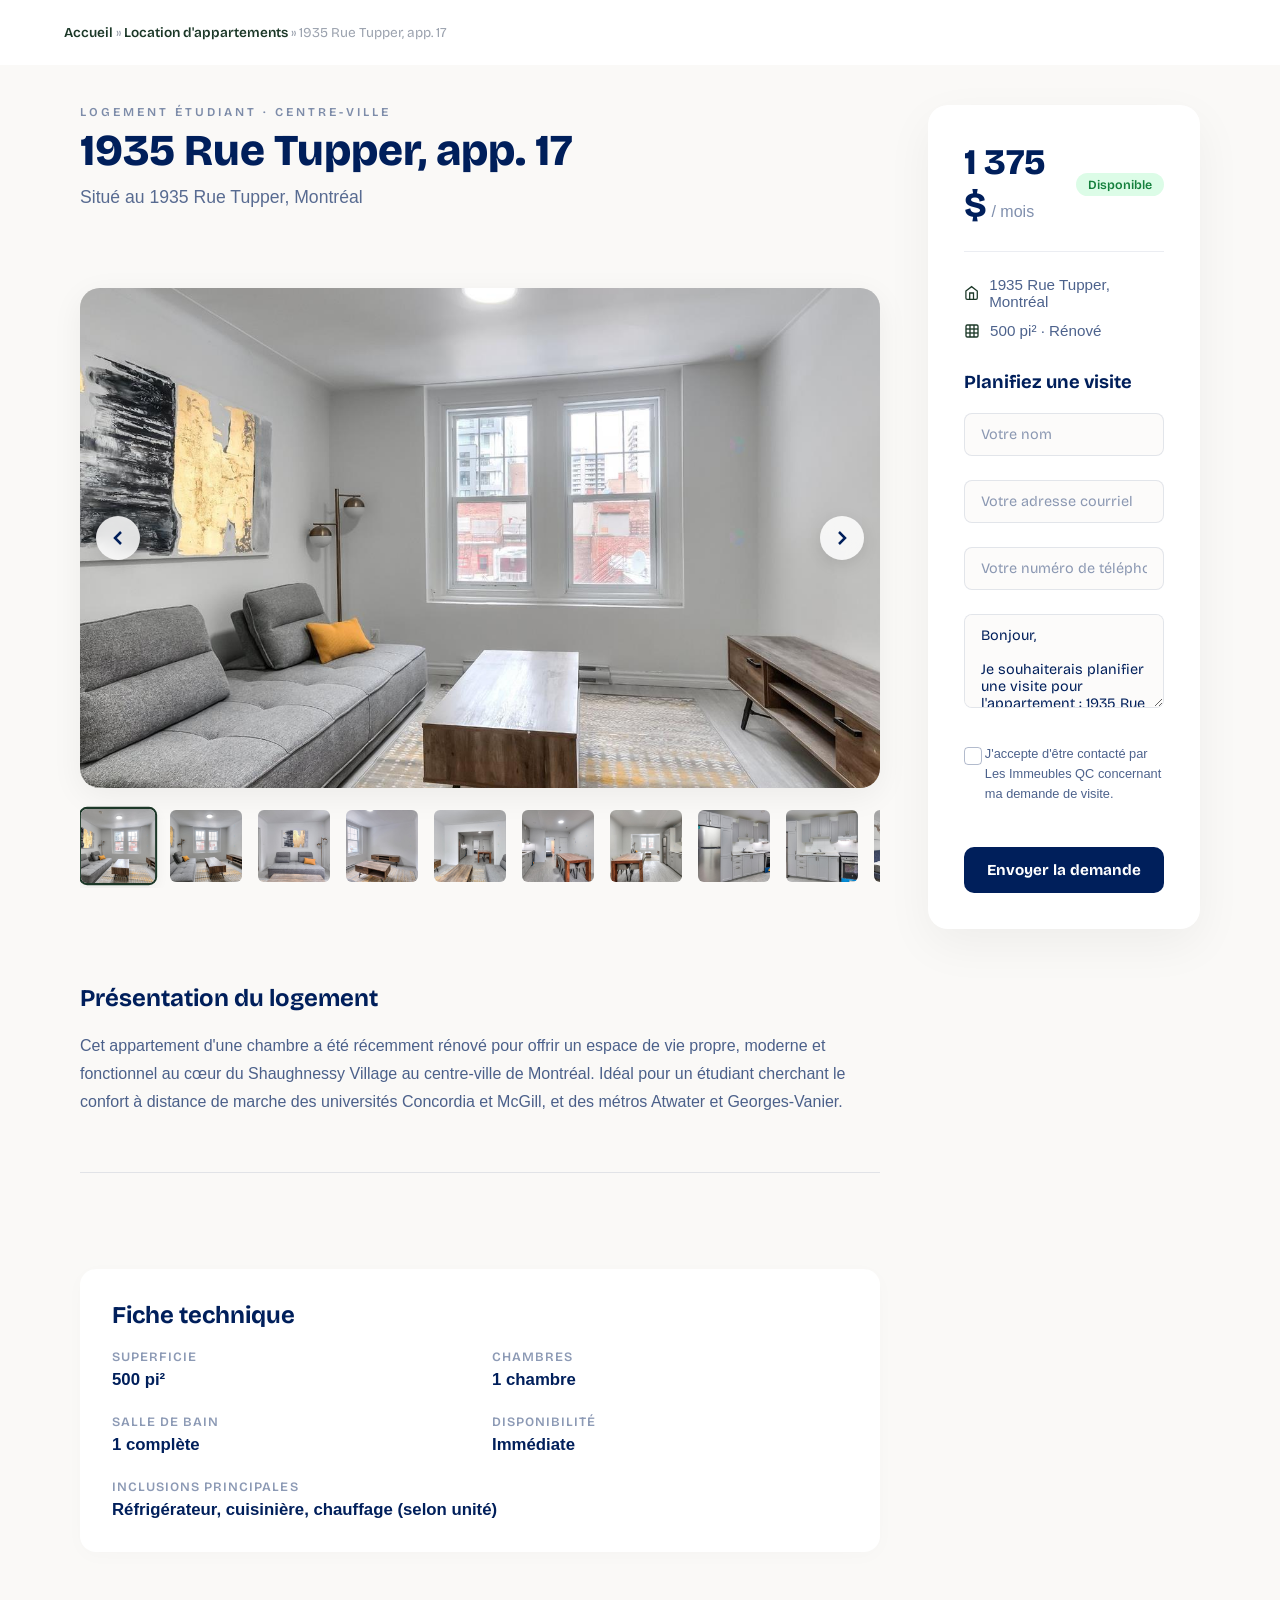
==== 1935-rue-tupper-17.html @ b91115c3 "feat: add new property pages and assets while migrating image library to WebP format" ====
<!DOCTYPE html>
<html lang="fr">
<head>
  <meta charset="UTF-8" />
  <meta name="viewport" content="width=device-width, initial-scale=1.0" />
  <title>1935 Rue Tupper, app. 17 — Les Immeubles QC</title>
  <link rel="preconnect" href="https://fonts.googleapis.com" />
  <link rel="preconnect" href="https://fonts.gstatic.com" crossorigin />
  <link href="https://fonts.googleapis.com/css2?family=Bricolage+Grotesque:opsz,wght@12..96,400;12..96,500;12..96,600;12..96,700;12..96,800&display=swap" rel="stylesheet" />
  <link rel="stylesheet" href="style.css" />
</head>
<body>

  <div id="navbar-placeholder"></div>

  <!-- ── Breadcrumbs ── -->
  <div class="site-breadcrumbs" style="background: #ffffff; padding-top: 24px; padding-bottom: 24px;">
    <a href="index.html">Accueil</a> <span class="separator">»</span> <a href="location-appartements-etudiants-montreal.html">Location d'appartements</a> <span class="separator">»</span> <span class="last">1935 Rue Tupper, app. 17</span>
  </div>

  <main class="single-apt-container">
    <div class="single-apt-grid">
      
      <!-- Header Info -->
      <div class="apt-detail-header">
          <span class="apt-detail-eyebrow">Logement étudiant · Centre-ville</span>
          <h1 class="apt-detail-title">1935 Rue Tupper, app. 17</h1>
          <p class="apt-detail-subtitle">Situé au 1935 Rue Tupper, Montréal</p>
        </div>

        <!-- Image Showcase -->
        <div class="apt-showcase">
          <div class="apt-showcase-main-wrap">
            <button class="apt-main-nav prev" onclick="singleShowcasePrev()" aria-label="Image précédente">
              <svg width="24" height="24" viewBox="0 0 24 24" fill="none" stroke="currentColor" stroke-width="2.5"><polyline points="15 18 9 12 15 6"/></svg>
            </button>
            <img class="apt-showcase-main" id="single-showcase-main" src="assets/tupper17/tupper17_photo_1.jpg" alt="Intérieur de l'appartement 1935 Rue Tupper, app. 17 — Les Immeubles QC">
            <button class="apt-main-nav next" onclick="singleShowcaseNext()" aria-label="Image suivante">
              <svg width="24" height="24" viewBox="0 0 24 24" fill="none" stroke="currentColor" stroke-width="2.5"><polyline points="9 18 15 12 9 6"/></svg>
            </button>
          </div>
          
          <div class="apt-showcase-thumbs-outer">
            <div class="apt-showcase-thumbs" id="thumbs-track">
              <button class="apt-showcase-thumb active" onclick="singleShowcaseGo(0)"><img src="assets/tupper17/tupper17_photo_1.jpg" alt="Miniature 1"></button>
              <button class="apt-showcase-thumb" onclick="singleShowcaseGo(1)"><img src="assets/tupper17/tupper17_photo_2.jpg" alt="Miniature 2"></button>
              <button class="apt-showcase-thumb" onclick="singleShowcaseGo(2)"><img src="assets/tupper17/tupper17_photo_3.jpg" alt="Miniature 3"></button>
              <button class="apt-showcase-thumb" onclick="singleShowcaseGo(3)"><img src="assets/tupper17/tupper17_photo_4.jpg" alt="Miniature 4"></button>
              <button class="apt-showcase-thumb" onclick="singleShowcaseGo(4)"><img src="assets/tupper17/tupper17_photo_5.jpg" alt="Miniature 5"></button>
              <button class="apt-showcase-thumb" onclick="singleShowcaseGo(5)"><img src="assets/tupper17/tupper17_photo_6.jpg" alt="Miniature 6"></button>
              <button class="apt-showcase-thumb" onclick="singleShowcaseGo(6)"><img src="assets/tupper17/tupper17_photo_7.jpg" alt="Miniature 7"></button>
              <button class="apt-showcase-thumb" onclick="singleShowcaseGo(7)"><img src="assets/tupper17/tupper17_photo_8.jpg" alt="Miniature 8"></button>
              <button class="apt-showcase-thumb" onclick="singleShowcaseGo(8)"><img src="assets/tupper17/tupper17_photo_9.jpg" alt="Miniature 9"></button>
              <button class="apt-showcase-thumb" onclick="singleShowcaseGo(9)"><img src="assets/tupper17/tupper17_photo_10.jpg" alt="Miniature 10"></button>
              <button class="apt-showcase-thumb" onclick="singleShowcaseGo(10)"><img src="assets/tupper17/tupper17_photo_11.jpg" alt="Miniature 11"></button>
              <button class="apt-showcase-thumb" onclick="singleShowcaseGo(11)"><img src="assets/tupper17/tupper17_photo_12.jpg" alt="Miniature 12"></button>
              <button class="apt-showcase-thumb" onclick="singleShowcaseGo(12)"><img src="assets/tupper17/tupper17_photo_13.jpg" alt="Miniature 13"></button>
              <button class="apt-showcase-thumb" onclick="singleShowcaseGo(13)"><img src="assets/tupper17/tupper17_photo_14.jpg" alt="Miniature 14"></button>
            </div>
          </div>
        </div>

        <!-- Description / Rich Text -->
        <div class="apt-rich-description">
          <h2 class="apt-section-title">Présentation du logement</h2>
          <div class="apt-editor-content">
            <p>Cet appartement d'une chambre a été récemment rénové pour offrir un espace de vie propre, moderne et fonctionnel au cœur du Shaughnessy Village au centre-ville de Montréal. Idéal pour un étudiant cherchant le confort à distance de marche des universités Concordia et McGill, et des métros Atwater et Georges-Vanier.</p>
          </div>
        </div>

        <!-- Specifications -->
        <div class="apt-specs-section">
          <h2 class="apt-section-title">Fiche technique</h2>
          <div class="apt-specs-grid">
            <div class="apt-spec-item">
              <span class="apt-spec-label">Superficie</span>
              <span class="apt-spec-val">500 pi²</span>
            </div>
            <div class="apt-spec-item">
              <span class="apt-spec-label">Chambres</span>
              <span class="apt-spec-val">1 chambre</span>
            </div>
            <div class="apt-spec-item">
              <span class="apt-spec-label">Salle de bain</span>
              <span class="apt-spec-val">1 complète</span>
            </div>
            <div class="apt-spec-item">
              <span class="apt-spec-label">Disponibilité</span>
              <span class="apt-spec-val">Immédiate</span>
            </div>
            <div class="apt-spec-item" style="grid-column: span 2;">
              <span class="apt-spec-label">Inclusions principales</span>
              <span class="apt-spec-val">Réfrigérateur, cuisinière, chauffage (selon unité)</span>
            </div>
          </div>
        </div>

      <!-- ── Right Column: Sticky Pricing & Inquiry ── -->
      <div class="single-apt-right">
        <div class="apt-sidebar-card">
          
          <!-- Pricing Row -->
          <div class="apt-sidebar-price-row">
            <div>
              <span class="apt-sidebar-price">1 375 $</span>
              <span class="apt-sidebar-period">/ mois</span>
            </div>
            <span class="statut-badge statut-dispo">Disponible</span>
          </div>

          <div class="apt-sidebar-divider"></div>

          <!-- Mini Details list -->
          <ul class="apt-sidebar-details">
            <li>
              <svg width="16" height="16" viewBox="0 0 24 24" fill="none" stroke="currentColor" stroke-width="2"><path d="M3 9l9-7 9 7v11a2 2 0 0 1-2 2H5a2 2 0 0 1-2-2z"/><polyline points="9 22 9 12 15 12 15 22"/></svg>
              1935 Rue Tupper, Montréal
            </li>
            <li>
              <svg width="16" height="16" viewBox="0 0 24 24" fill="none" stroke="currentColor" stroke-width="2"><rect x="3" y="3" width="18" height="18" rx="2" ry="2"/><line x1="9" y1="3" x2="9" y2="21"/><line x1="15" y1="3" x2="15" y2="21"/><line x1="3" y1="9" x2="21" y2="9"/><line x1="3" y1="15" x2="21" y2="15"/></svg>
              500 pi² · Rénové
            </li>
          </ul>

          <!-- Contact Form Wrapper -->
          <div class="apt-sidebar-form-wrap">
            <h3 class="apt-sidebar-form-title">Planifiez une visite</h3>
            
            <!-- Static Form representation mimicking CF7 -->
            <form action="#" method="post" class="wpcf7-form">
              <div class="wpcf7-form-control-wrap">
                <input type="text" name="your-name" placeholder="Votre nom" class="wpcf7-form-control" />
              </div>
              <div class="wpcf7-form-control-wrap">
                <input type="email" name="your-email" placeholder="Votre adresse courriel" class="wpcf7-form-control" />
              </div>
              <div class="wpcf7-form-control-wrap">
                <input type="tel" name="your-tel" placeholder="Votre numéro de téléphone" class="wpcf7-form-control" />
              </div>
              <div class="wpcf7-form-control-wrap">
                <textarea name="your-message" rows="4" class="wpcf7-form-control"></textarea>
              </div>
              <div class="wpcf7-form-control-wrap acceptance-wrap">
                <label class="footer-checkbox-label">
                  <span class="footer-checkbox">
                    <input type="checkbox" name="acceptance" value="1" />
                  </span>
                  <span class="wpcf7-list-item-label">J'accepte d'être contacté par Les Immeubles QC concernant ma demande de visite.</span>
                </label>
              </div>
              <input type="submit" value="Envoyer la demande" class="wpcf7-submit" />
            </form>

          </div>

        </div>
      </div>

    </div>
  </main>

  <!-- ── CSS Styles specifically for single template ── -->
  <style>
  .single-apt-container {
    background: #faf9f7;
    padding: 2.5rem 1.5rem 6rem;
    min-height: 100vh;
  }
  
  .single-apt-grid {
    max-width: 70rem;
    margin: 0 auto;
    display: grid;
    grid-template-columns: 1fr;
    gap: 3rem;
    align-items: start;
  }
  
  @media (min-width: 1024px) {
    .single-apt-grid {
      grid-template-columns: 60fr 40fr;
      gap: 3rem;
      grid-template-areas:
        "header sidebar"
        "showcase sidebar"
        "description sidebar"
        "specs sidebar";
    }
  }
  
  .apt-detail-header {
    grid-area: header;
    margin-bottom: 2rem;
  }
  
  .apt-detail-eyebrow {
    font-size: 0.75rem;
    font-weight: 600;
    letter-spacing: 0.25em;
    text-transform: uppercase;
    color: rgba(0, 31, 91, 0.5);
    font-family: var(--font);
    display: block;
    margin-bottom: 0.5rem;
  }
  
  .apt-detail-title {
    font-family: var(--font);
    font-size: 2.75rem;
    font-weight: 800;
    color: var(--navy);
    line-height: 1.1;
    margin-bottom: 0.75rem;
  }
  
  .apt-detail-subtitle {
    font-size: 1.1rem;
    color: rgba(0, 31, 91, 0.65);
    font-weight: 500;
  }
  
  /* Image Showcase */
  .apt-showcase {
    grid-area: showcase;
    max-width: 50rem;
    margin-bottom: 3rem;
  }
  
  .apt-showcase-main-wrap {
    position: relative;
    width: 100%;
    aspect-ratio: 8/5;
    border-radius: 1.25rem;
    overflow: hidden;
    margin-bottom: 1rem;
    background: #e6e4e0;
    box-shadow: 0 8px 32px rgba(0,0,0,0.06);
  }
  
  .apt-showcase-main {
    width: 100%;
    height: 100%;
    object-fit: cover;
    display: block;
    transition: opacity 0.2s ease-in-out;
  }
  
  /* Main Nav Chevrons */
  .apt-main-nav {
    position: absolute;
    top: 50%;
    transform: translateY(-50%);
    width: 44px;
    height: 44px;
    border-radius: 50%;
    background: rgba(255, 255, 255, 0.85);
    border: none;
    color: var(--navy);
    display: flex;
    align-items: center;
    justify-content: center;
    cursor: pointer;
    backdrop-filter: blur(8px);
    transition: background 0.2s, color 0.2s, transform 0.15s;
    box-shadow: 0 4px 16px rgba(0,0,0,0.1);
    z-index: 10;
  }
  
  .apt-main-nav:hover {
    background: white;
    color: var(--forest);
    transform: translateY(-50%) scale(1.05);
  }
  
  .apt-main-nav.prev { left: 16px; }
  .apt-main-nav.next { right: 16px; }
  
  /* Thumbs Area */
  .apt-showcase-thumbs-outer {
    display: flex;
    align-items: center;
    gap: 0.75rem;
    position: relative;
  }
  
  .apt-showcase-thumbs {
    display: flex;
    gap: 0.75rem;
    overflow-x: auto;
    scroll-behavior: smooth;
    padding: 0.25rem 0;
    /* Hide scrollbar */
    -ms-overflow-style: none;
    scrollbar-width: none;
  }
  .apt-showcase-thumbs::-webkit-scrollbar {
    display: none;
  }
  
  .apt-showcase-thumb {
    width: 4.75rem;
    height: 4.75rem;
    border-radius: 0.5rem;
    overflow: hidden;
    border: 2px solid transparent;
    cursor: pointer;
    padding: 0;
    flex-shrink: 0;
    background: none;
    transition: border-color 0.2s, transform 0.15s;
  }
  
  .apt-showcase-thumb:hover {
    transform: scale(1.03);
  }
  
  .apt-showcase-thumb.active {
    border-color: var(--forest);
    transform: scale(1.03);
    box-shadow: 0 4px 12px rgba(0, 0, 0, 0.05);
  }
  
  .apt-showcase-thumb img {
    width: 100%;
    height: 100%;
    object-fit: cover;
    display: block;
  }
  
  /* Thumbs Nav Chevrons */
  .apt-thumb-nav {
    width: 2rem;
    height: 2rem;
    border-radius: 50%;
    background: white;
    border: 1px solid rgba(0, 31, 91, 0.1);
    color: var(--navy);
    display: flex;
    align-items: center;
    justify-content: center;
    cursor: pointer;
    transition: border-color 0.2s, color 0.2s, transform 0.15s;
    box-shadow: 0 2px 6px rgba(0,0,0,0.04);
    flex-shrink: 0;
  }
  
  .apt-thumb-nav:hover {
    border-color: var(--forest);
    color: var(--forest);
    transform: scale(1.08);
  }
  
  /* Page Section Content */
  .apt-section-title {
    font-family: var(--font);
    font-size: 1.5rem;
    font-weight: 700;
    color: var(--navy);
    margin-bottom: 1.25rem;
  }
  
  .apt-rich-description {
    grid-area: description;
    margin-bottom: 3rem;
    border-bottom: 1px solid rgba(0, 31, 91, 0.1);
    padding-bottom: 2.5rem;
  }
  
  .apt-editor-content p {
    font-size: 1rem;
    color: rgba(0, 31, 91, 0.7);
    line-height: 1.75;
    margin-bottom: 1rem;
  }
  
  /* Specs Grid */
  .apt-specs-section {
    grid-area: specs;
    background: white;
    border-radius: 1rem;
    padding: 2rem;
    box-shadow: 0 4px 20px rgba(0, 0, 0, 0.02);
  }
  
  .apt-specs-grid {
    display: grid;
    grid-template-columns: 1fr 1fr;
    gap: 1.5rem;
  }
  
  .apt-spec-item {
    display: flex;
    flex-direction: column;
    gap: 0.375rem;
  }
  
  .apt-spec-label {
    font-size: 0.8rem;
    font-weight: 600;
    color: rgba(0, 31, 91, 0.45);
    text-transform: uppercase;
    letter-spacing: .08em;
    font-family: var(--font);
  }
  
  .apt-spec-val {
    font-size: 1.05rem;
    font-weight: 600;
    color: var(--navy);
  }
  
  /* Sticky Sidebar Column */
  .single-apt-right {
    grid-area: sidebar;
  }
  
  @media (min-width: 1024px) {
    .single-apt-right {
      position: sticky;
      top: 6.25rem;
      align-self: start;
    }
  }
  
  .apt-sidebar-card {
    background: white;
    border-radius: 1.25rem;
    padding: 2.25rem;
    box-shadow: 0 16px 48px rgba(0, 0, 0, 0.05);
  }
  
  .apt-sidebar-price-row {
    display: flex;
    justify-content: space-between;
    align-items: center;
  }
  
  .apt-sidebar-price {
    font-family: var(--font);
    font-size: 2.25rem;
    font-weight: 800;
    color: var(--navy);
  }
  
  .apt-sidebar-period {
    font-size: 1rem;
    color: rgba(0, 31, 91, 0.5);
    font-weight: 500;
  }
  
  .apt-sidebar-divider {
    height: 1px;
    background: rgba(0, 31, 91, 0.08);
    margin: 24px 0;
  }
  
  .apt-sidebar-details {
    list-style: none;
    padding: 0;
    margin: 0 0 32px 0;
    display: flex;
    flex-direction: column;
    gap: 12px;
  }
  
  .apt-sidebar-details li {
    display: flex;
    align-items: center;
    gap: 10px;
    font-size: 0.95rem;
    color: rgba(0, 31, 91, 0.7);
    font-weight: 500;
  }
  
  .apt-sidebar-details li svg {
    color: var(--forest);
  }
  
  /* Sidebar Contact Form custom inputs style */
  .apt-sidebar-form-title {
    font-family: var(--font);
    font-weight: 700;
    font-size: 1.15rem;
    color: var(--navy);
    margin-bottom: 20px;
  }
  
  .apt-sidebar-form-wrap .wpcf7-form-control-wrap {
    margin-bottom: 12px;
    display: block;
  }
  
  .apt-sidebar-form-wrap input[type="text"],
  .apt-sidebar-form-wrap input[type="email"],
  .apt-sidebar-form-wrap input[type="tel"],
  .apt-sidebar-form-wrap textarea {
    width: 100%;
    background: #fcfbfa;
    border: 1px solid rgba(0, 31, 91, 0.1);
    padding: 12px 16px;
    border-radius: 8px;
    font-family: var(--font);
    font-size: 0.9rem;
    color: var(--navy);
    transition: border-color 0.2s, background 0.2s;
  }
  
  .apt-sidebar-form-wrap input::placeholder,
  .apt-sidebar-form-wrap textarea::placeholder {
    color: rgba(0, 31, 91, 0.45);
  }
  
  .apt-sidebar-form-wrap .footer-checkbox-label,
  .apt-sidebar-form-wrap .wpcf7-list-item-label,
  .apt-sidebar-form-wrap .wpcf7-acceptance label,
  .apt-sidebar-form-wrap .wpcf7-not-valid-tip {
    color: rgba(0, 31, 91, 0.7) !important;
  }
  
  .apt-sidebar-form-wrap .wpcf7-not-valid-tip {
    font-size: 0.8rem;
    margin-top: 4px;
  }
  
  .apt-sidebar-form-wrap .footer-checkbox {
    border: none !important;
    background: transparent !important;
    border-radius: 0 !important;
    width: auto !important;
    height: auto !important;
  }
  
  .apt-sidebar-form-wrap .footer-checkbox input[type="checkbox"] {
    width: 18px !important;
    height: 18px !important;
    min-width: 18px !important;
    border: 1.5px solid rgba(0, 31, 91, 0.3) !important;
    border-radius: 4px !important;
    appearance: none !important;
    -webkit-appearance: none !important;
    cursor: pointer;
    margin-top: 2px;
    background: transparent;
    transition: background .2s, border-color .2s;
    position: relative;
    outline: none;
    display: inline-block;
    vertical-align: middle;
  }
  
  .apt-sidebar-form-wrap .footer-checkbox input[type="checkbox"]:checked {
    background: var(--forest) !important;
    border-color: var(--forest) !important;
  }
  
  .apt-sidebar-form-wrap .footer-checkbox input[type="checkbox"]:checked::after {
    content: '' !important;
    position: absolute !important;
    left: 5px !important;
    top: 1px !important;
    width: 5px !important;
    height: 9px !important;
    border: solid white !important;
    border-width: 0 2px 2px 0 !important;
    transform: rotate(45deg) !important;
  }
  
  .apt-sidebar-form-wrap input:focus,
  .apt-sidebar-form-wrap textarea:focus {
    outline: none;
    border-color: var(--forest);
    background: white;
  }
  
  .apt-sidebar-form-wrap input[type="submit"] {
    width: 100%;
    background: var(--navy);
    color: white;
    border: none;
    padding: 14px;
    border-radius: 10px;
    font-weight: 700;
    font-size: 0.95rem;
    font-family: var(--font);
    cursor: pointer;
    transition: background 0.2s, transform 0.15s;
    margin-top: 12px;
  }
  
  .apt-sidebar-form-wrap input[type="submit"]:hover {
    background: #002d80;
  }
  
  .apt-sidebar-form-wrap input[type="submit"]:active {
    transform: scale(.97);
  }
  </style>
  
  <!-- ── JavaScript for Single Page Carousel & CF7 Prefill ── -->
  <script>
  const singlePhotos = [
    "assets/tupper17/tupper17_photo_1.jpg",
    "assets/tupper17/tupper17_photo_2.jpg",
    "assets/tupper17/tupper17_photo_3.jpg",
    "assets/tupper17/tupper17_photo_4.jpg",
    "assets/tupper17/tupper17_photo_5.jpg",
    "assets/tupper17/tupper17_photo_6.jpg",
    "assets/tupper17/tupper17_photo_7.jpg",
    "assets/tupper17/tupper17_photo_8.jpg",
    "assets/tupper17/tupper17_photo_9.jpg",
    "assets/tupper17/tupper17_photo_10.jpg",
    "assets/tupper17/tupper17_photo_11.jpg",
    "assets/tupper17/tupper17_photo_12.jpg",
    "assets/tupper17/tupper17_photo_13.jpg",
    "assets/tupper17/tupper17_photo_14.jpg"
  ];
  let singleIdx = 0;
  
  function singleShowcaseGo(idx) {
    const main = document.getElementById('single-showcase-main');
    if (!main) return;
    singleIdx = ((idx % singlePhotos.length) + singlePhotos.length) % singlePhotos.length;
    main.style.opacity = '0';
    setTimeout(() => {
      main.src = singlePhotos[singleIdx];
      main.style.opacity = '1';
    }, 180);
  
    const thumbs = document.querySelectorAll('.apt-showcase-thumb');
    thumbs.forEach((btn, i) => {
      btn.classList.toggle('active', i === singleIdx);
    });
  
    // Smoothly scroll active thumbnail into view/center inside track
    const activeThumb = thumbs[singleIdx];
    if (activeThumb) {
      activeThumb.scrollIntoView({ behavior: 'smooth', block: 'nearest', inline: 'center' });
    }
  }
  
  function singleShowcasePrev() {
    singleShowcaseGo(singleIdx - 1);
  }
  
  function singleShowcaseNext() {
    singleShowcaseGo(singleIdx + 1);
  }
  
  function singleShowcaseScrollThumbs(amount) {
    const track = document.getElementById('thumbs-track');
    if (track) {
      track.scrollBy({ left: amount, behavior: 'smooth' });
    }
  }
  
  document.addEventListener('DOMContentLoaded', function() {
    const messageField = document.querySelector('.apt-sidebar-form-wrap textarea[name="your-message"]');
    if (messageField) {
      messageField.value = "Bonjour,\n\nJe souhaiterais planifier une visite pour l'appartement : 1935 Rue Tupper, app. 17 situé au 1935 Rue Tupper. Merci !";
    }
  });
  </script>

  <div id="footer-placeholder"></div>
  <script src="main.js"></script>

</body>
</html>
---- style.css ----
*, *::before, *::after { box-sizing: border-box; margin: 0; padding: 0; }

:root {
  --navy: #001f5b;
  --forest: #1c3828;
  --cream: #f0ebe0;
  --sky: #7ec8f5;
  --orange: #f07820;
  --font: 'Bricolage Grotesque', Arial, sans-serif;
}

html { font-family: Arial, Helvetica, sans-serif; -webkit-font-smoothing: antialiased; scroll-behavior: smooth; }
body { background: #fff; min-height: 100vh; }
a { text-decoration: none; color: inherit; }
button { background: none; border: none; cursor: pointer; font-family: inherit; }

/* ── Marquee Banner ── */
.marquee-banner {
  width: 100%;
  max-width: 100vw;
  overflow: hidden;
  background: var(--navy);
  padding: 8px 0;
}
.marquee-track {
  display: flex;
  white-space: nowrap;
  animation: marquee 22s linear infinite;
}
.marquee-item {
  margin: 0 32px;
  font-size: 0.875rem;
  font-weight: 500;
  color: white;
  font-family: var(--font);
  flex-shrink: 0;
}
@keyframes marquee {
  0%   { transform: translateX(0); }
  100% { transform: translateX(-50%); }
}

/* ── Navbar ── */
.navbar-wrap {
  position: sticky;
  top: 0;
  z-index: 100;
  padding: 12px 16px 8px;
  transition: padding 0.5s cubic-bezier(.25,.46,.45,.94),
              transform 0.4s cubic-bezier(.25,.46,.45,.94);
}
.navbar-wrap.nav-hidden { transform: translateY(-110%); }
.navbar-wrap.scrolled { padding: 8px 24px 6px; }

.navbar-card {
  max-width: 1280px;
  margin: 0 auto;
  border-radius: 16px;
  overflow: hidden;
  box-shadow: 0 4px 20px rgba(0,0,0,.18);
  transition: box-shadow 0.5s;
}
.navbar-wrap.scrolled .navbar-card { box-shadow: 0 8px 32px rgba(0,0,0,.22); }

.navbar-top {
  background: var(--navy);
  padding: 12px 20px;
  display: flex;
  align-items: center;
  justify-content: space-between;
  gap: 16px;
  transition: padding 0.5s;
}
.navbar-wrap.scrolled .navbar-top { padding: 8px 20px; }

/* Logo */
.logo { display: flex; align-items: center; gap: 10px; flex-shrink: 0; }
.logo-img {
  height: 40px;
  width: auto;
  display: block;
  transition: height 0.5s;
}
.navbar-wrap.scrolled .logo-img {
  height: 32px;
}

/* Desktop nav links */
.nav-links {
  display: none;
  align-items: center;
  gap: 4px;
  flex: 1;
  justify-content: center;
}
@media (min-width: 1024px) { .nav-links { display: flex; } }

.nav-btn {
  padding: 6px 12px;
  font-size: 0.875rem;
  font-weight: 500;
  border-radius: 8px;
  color: rgba(255,255,255,.75);
  font-family: var(--font);
  display: flex;
  align-items: center;
  gap: 4px;
  transition: color .2s;
}
.nav-btn:hover, .nav-btn.open { color: white; }
.nav-btn.open { text-decoration: underline; text-underline-offset: 4px; }
.nav-chevron {
  width: 12px; height: 12px;
  transition: transform .3s cubic-bezier(.34,1.56,.64,1);
  flex-shrink: 0;
}
.nav-btn.open .nav-chevron { transform: rotate(180deg); }

/* CTA button */
.nav-cta {
  display: none;
  padding: 8px 16px;
  background: white;
  color: var(--navy);
  font-size: 0.875rem;
  font-weight: 700;
  border-radius: 12px;
  font-family: var(--font);
  white-space: nowrap;
  flex-shrink: 0;
  transition: background .2s, transform .15s;
}
.nav-cta:hover { background: #dbeafe; }
.nav-cta:active { transform: scale(.95); }
@media (min-width: 1024px) { .nav-cta { display: inline-flex; align-items: center; } }

/* Hamburger */
.hamburger {
  display: flex;
  flex-direction: column;
  justify-content: center;
  align-items: center;
  width: 36px; height: 36px;
  gap: 5px;
  border-radius: 8px;
  transition: background .2s;
}
.hamburger:hover { background: rgba(255,255,255,.1); }
.hamburger span {
  display: block;
  width: 20px; height: 2px;
  background: white;
  border-radius: 2px;
  transition: all .3s cubic-bezier(.34,1.56,.64,1);
  transform-origin: center;
}
.hamburger.open span:nth-child(1) { transform: rotate(45deg) translate(0, 7px); }
.hamburger.open span:nth-child(2) { opacity: 0; transform: scaleX(0); }
.hamburger.open span:nth-child(3) { transform: rotate(-45deg) translate(0, -7px); }
@media (min-width: 1024px) { .hamburger { display: none; } }

/* Desktop dropdown */
.dropdown-panel {
  display: none;
  background: var(--cream);
  overflow: hidden;
  max-height: 0;
  opacity: 0;
  transition: max-height .45s cubic-bezier(.25,.46,.45,.94), opacity .35s;
}
@media (min-width: 1024px) { .dropdown-panel { display: block; } }
.dropdown-panel.open { max-height: 300px; opacity: 1; }

.dropdown-inner {
  padding: 24px 32px;
  display: flex;
  flex-direction: column;
  gap: 4px;
}
.dropdown-link {
  color: var(--navy);
  font-size: 1.25rem;
  font-weight: 600;
  font-family: var(--font);
  padding: 4px 0;
  width: fit-content;
  transition: transform .2s, opacity .2s;
}
.dropdown-link:hover { transform: translateX(4px); opacity: .65; }

/* Mobile menu — floats above page content */
.mobile-menu {
  position: absolute;
  top: calc(100% - 8px);
  left: 16px;
  right: 16px;
  background: var(--cream);
  border-radius: 0 0 16px 16px;
  box-shadow: 0 12px 32px rgba(0,0,0,.18);
  overflow: hidden;
  max-height: 0;
  opacity: 0;
  z-index: 200;
  transition: max-height .5s cubic-bezier(.25,.46,.45,.94), opacity .35s;
}
.mobile-menu.open { max-height: 800px; opacity: 1; }
@media (min-width: 1024px) { .mobile-menu { display: none !important; } }

.mobile-menu-inner { padding: 20px; display: flex; flex-direction: column; gap: 0; }

.mobile-nav-btn {
  width: 100%;
  display: flex;
  align-items: center;
  justify-content: space-between;
  padding: 12px 0;
  font-size: 1.125rem;
  font-weight: 600;
  color: var(--navy);
  font-family: var(--font);
  border-bottom: 1px solid rgba(0,31,91,.1);
  transition: opacity .2s;
}
.mobile-nav-btn:hover { opacity: .65; }
.mobile-chevron {
  width: 16px; height: 16px;
  transition: transform .3s cubic-bezier(.34,1.56,.64,1);
}
.mobile-chevron.open { transform: rotate(180deg); }

.mobile-sub {
  overflow: hidden;
  max-height: 0;
  opacity: 0;
  transition: max-height .4s cubic-bezier(.25,.46,.45,.94), opacity .3s;
}
.mobile-sub.open { max-height: 200px; opacity: 1; }
.mobile-sub-inner { padding: 4px 0 8px 16px; display: flex; flex-direction: column; gap: 0; }
.mobile-sub-link {
  padding: 8px 0;
  font-size: 1rem;
  font-weight: 500;
  color: rgba(0,31,91,.7);
  transition: color .2s;
  display: block;
}
.mobile-sub-link:hover { color: var(--navy); }

.mobile-cta {
  margin-top: 12px;
  padding: 12px 16px;
  background: var(--navy);
  color: white;
  font-size: 1rem;
  font-weight: 700;
  border-radius: 12px;
  text-align: center;
  font-family: var(--font);
  display: block;
  transition: background .2s, transform .15s;
}
.mobile-cta:hover { background: #002d80; }
.mobile-cta:active { transform: scale(.95); }

/* ── Hero ── */
.hero-section {
  background: white;
  padding: 24px 0 0;
}
.hero-container {
  position: relative;
  overflow: hidden;
  transition: margin .4s, border-radius .4s;
}
.hero-video {
  width: 100%;
  display: block;
  object-fit: cover;
  aspect-ratio: 16/7;
}
.hero-grad-tl {
  position: absolute; inset: 0;
  background: linear-gradient(135deg, rgba(0,0,0,.6) 0%, rgba(0,0,0,.2) 40%, transparent 70%);
  pointer-events: none;
}
.hero-grad-br {
  position: absolute; inset: 0;
  background: linear-gradient(315deg, rgba(0,0,0,.55) 0%, rgba(0,0,0,.15) 40%, transparent 70%);
  pointer-events: none;
}
.hero-text-tl {
  position: absolute; top: 32px; left: 32px; z-index: 10; max-width: 560px;
}
.hero-text-tl h1 {
  color: white;
  font-size: clamp(2rem, 5vw, 4.5rem);
  font-weight: 700;
  line-height: 1.1;
  font-family: var(--font);
}
.hero-text-br {
  position: absolute; bottom: 32px; right: 32px; z-index: 10; text-align: right;
}
.hero-text-br p {
  color: white;
  font-size: clamp(2rem, 5vw, 4.5rem);
  font-weight: 500;
  font-family: var(--font);
  line-height: 1.1;
}

/* ── Apartment Table ── */
.apt-section {
  background: var(--cream);
  position: relative;
  z-index: 50;
  padding: 64px 24px;
  overflow-x: hidden;
}
@media (min-width: 1024px) { .apt-section { padding: 96px 64px; } }

.apt-inner { max-width: 1280px; margin: 0 auto; }

.apt-heading { margin-bottom: 40px; }
.apt-desc {
  color: rgba(28,56,40,.7);
  font-size: 1rem;
  line-height: 1.72;
  margin-top: 16px;
}
.apt-eyebrow {
  font-size: 0.75rem;
  letter-spacing: .12em;
  text-transform: uppercase;
  color: var(--forest);
  font-weight: 600;
  margin-bottom: 8px;
}
.apt-title {
  font-family: var(--font);
  font-weight: 800;
  font-size: clamp(32px, 4vw, 52px);
  color: var(--forest);
  letter-spacing: -.02em;
  line-height: 1.1;
}

.apt-grid {
  display: grid;
  grid-template-columns: 1fr;
  gap: 20px;
  align-items: start;
  overflow: hidden;
  min-width: 0;
}
.apt-grid > * { min-width: 0; }
@media (min-width: 1024px) { .apt-grid { grid-template-columns: 1fr; } }

.apt-img-wrap {
  position: relative;
  border-radius: 24px;
  overflow: hidden;
  height: 600px;
  width: 100%;
  min-width: 0;
}
@media (min-width: 1024px) { .apt-img-wrap { position: sticky; top: 32px; } }

.apt-img { width: 100%; height: 100%; object-fit: cover; display: block; }
.apt-img-overlay {
  position: absolute; inset: 0;
  background: linear-gradient(160deg, rgba(0,0,0,.05) 0%, rgba(0,0,0,.35) 100%);
}
.apt-img-labels {
  position: absolute; inset: 0;
  padding: 32px;
  display: flex;
  flex-direction: column;
  justify-content: space-between;
}
.apt-badge {
  background: rgba(28,56,40,.88);
  backdrop-filter: blur(8px);
  color: white;
  border-radius: 9999px;
  padding: 6px 16px;
  font-size: 0.82rem;
  font-weight: 600;
  font-family: var(--font);
  width: fit-content;
  margin-left: auto;
}
.apt-badge-addr {
  background: rgba(0,0,0,.5);
  backdrop-filter: blur(8px);
  color: white;
  border-radius: 9999px;
  padding: 6px 16px;
  font-size: 0.82rem;
  font-weight: 600;
  font-family: var(--font);
  width: fit-content;
}

.apt-right { display: flex; flex-direction: column; gap: 10px; }


/* Table */
.table-wrap {
  background: white;
  border-radius: 18px;
  overflow: hidden;
}
.table-count {
  padding: 14px 24px 0;
  font-size: .78rem;
  color: #9ca3af;
}
.table-scroll { overflow-y: auto; max-height: 460px; }
table { width: 100%; border-collapse: collapse; }
thead { position: sticky; top: 0; background: white; z-index: 10; }
thead tr { border-bottom: 1px solid #f3f4f6; }
th {
  padding: 12px 24px;
  text-align: left;
  font-size: .82rem;
  font-weight: 700;
  color: #6b7280;
  cursor: pointer;
  user-select: none;
  white-space: nowrap;
  font-family: var(--font);
  transition: color .15s;
}
th.sort-active { color: var(--forest); }
.sort-arrow {
  display: inline-block;
  margin-left: 4px;
  vertical-align: middle;
  opacity: .25;
  transition: transform .15s, opacity .15s;
}
.sort-arrow.active { opacity: 1; }
.sort-arrow.desc { transform: rotate(180deg); }

tbody tr { border-bottom: 1px solid #f9f8f6; transition: background .1s; }
tbody tr:last-child { border-bottom: none; }
tbody tr:hover { background: #faf9f7; }
td { padding: 14px 24px; font-size: .88rem; color: #6b7280; }
td.td-unit { font-weight: 600; color: var(--forest); }
td.td-price { font-weight: 700; color: #1a7a3c; }
.empty-row td { padding: 48px 24px; text-align: center; font-size: .88rem; color: #9ca3af; }

.statut-badge {
  display: inline-block;
  padding: 4px 12px;
  border-radius: 9999px;
  font-size: .78rem;
  font-weight: 600;
  font-family: var(--font);
}
.statut-dispo   { background: #dcfce7; color: #15803d; }
.statut-loue    { background: #fee2e2; color: #b91c1c; }
.statut-reserve { background: #fef9c3; color: #92400e; }

/* ── Feature Strips ── */
.strip {
  position: sticky;
  top: 0;
  padding: 64px 32px;
}
@media (min-width: 1024px) { .strip { padding: 96px 64px; } }

.strip-inner {
  max-width: 1280px;
  margin: 0 auto;
  display: flex;
  flex-direction: column;
  align-items: center;
  justify-content: space-between;
  gap: 40px;
  min-height: 240px;
}
@media (min-width: 1024px) {
  .strip-inner { flex-direction: row; gap: 64px; }
}

.strip-text {
  display: flex;
  flex-direction: column;
  justify-content: space-between;
  gap: 40px;
  flex: 1;
  align-self: stretch;
}
@media (min-width: 1024px) { .strip-text { gap: 0; } }

.strip-title {
  font-size: clamp(2rem, 4vw, 3.75rem);
  font-weight: 700;
  line-height: 1.15;
  letter-spacing: -.02em;
  font-family: var(--font);
}
.strip-body-wrap { display: flex; flex-direction: column; gap: 16px; }
.strip-body { font-size: .875rem; line-height: 1.7; max-width: 340px; }
.strip-cta {
  display: inline-flex;
  align-items: center;
  gap: 6px;
  font-size: .875rem;
  font-weight: 600;
  text-decoration: underline;
  text-underline-offset: 4px;
  font-family: var(--font);
  width: fit-content;
  transition: opacity .2s;
}
.strip-cta:hover { opacity: .7; }

.strip-img-wrap {
  position: relative;
  border-radius: 16px;
  overflow: hidden;
  flex-shrink: 0;
  width: 100%;
  height: 260px;
}
@media (min-width: 1024px) { .strip-img-wrap { width: 440px; } }
@media (min-width: 1280px) { .strip-img-wrap { width: 500px; } }
.strip-img { width: 100%; height: 100%; object-fit: cover; display: block; }

/* ── Intro Section ── */
.intro-section {
  background: var(--cream);
  padding: 96px 16px;
  overflow: hidden;
  position: relative;
  z-index: 35;
}

.intro-inner {
  max-width: 1280px;
  margin: 0 auto;
  display: grid;
  grid-template-columns: 1fr;
  gap: 48px;
  align-items: center;
}
@media (min-width: 1024px) { .intro-inner { grid-template-columns: 1fr 560px; gap: 80px; } }

.intro-eyebrow {
  font-size: .75rem;
  font-weight: 600;
  letter-spacing: .25em;
  text-transform: uppercase;
  color: rgba(0,31,91,.5);
  font-family: var(--font);
}
.intro-title {
  font-size: clamp(2.25rem, 5vw, 4.5rem);
  font-weight: 700;
  color: var(--navy);
  line-height: 1.05;
  letter-spacing: -.03em;
  font-family: var(--font);
}
.intro-title-dim { color: rgba(0,31,91,.4); }

.schools-marquee {
  overflow: hidden;
  padding: 18px 0;
}
.schools-track {
  display: flex;
  white-space: nowrap;
  animation: marquee 22s linear infinite;
}
.schools-item {
  font-family: var(--font);
  font-size: clamp(1rem, 2vw, 1.5rem);
  font-weight: 700;
  color: rgba(0,31,91,.22);
  padding: 0 32px;
  flex-shrink: 0;
  letter-spacing: .04em;
  text-transform: uppercase;
}
.intro-divider { width: 64px; height: 1px; background: rgba(0,31,91,.3); }
.intro-body {
  color: rgba(0,31,91,.7);
  font-size: 1.125rem;
  line-height: 1.7;
  max-width: 560px;
}
.intro-cta-row { display: flex; align-items: center; gap: 16px; flex-wrap: wrap; }
.intro-cta-btn {
  display: inline-flex;
  align-items: center;
  gap: 8px;
  padding: 14px 24px;
  background: var(--navy);
  color: white;
  font-size: .875rem;
  font-weight: 700;
  border-radius: 12px;
  font-family: var(--font);
  transition: background .2s, transform .15s;
}
.intro-cta-btn:hover { background: #002d80; }
.intro-cta-btn:active { transform: scale(.95); }
.intro-cta-addr { font-size: .875rem; color: rgba(0,31,91,.5); font-weight: 500; }

.intro-img-col { position: relative; }
.intro-img-wrap {
  position: relative;
  border-radius: 16px;
  overflow: hidden;
  height: 580px;
}
.intro-img { width: 100%; height: 100%; object-fit: cover; display: block; }
.intro-img-overlay {
  position: absolute; inset: 0;
  background: linear-gradient(to top, rgba(0,0,0,.4) 0%, transparent 60%);
}
.intro-badge {
  position: absolute;
  bottom: -20px;
  left: -20px;
  background: white;
  border-radius: 16px;
  padding: 20px 24px;
  box-shadow: 0 12px 40px rgba(0,0,0,.15);
}
.intro-badge-num {
  font-size: 2.25rem;
  font-weight: 800;
  color: var(--navy);
  line-height: 1;
  font-family: var(--font);
}
.intro-badge-label {
  font-size: .875rem;
  color: rgba(0,31,91,.6);
  font-weight: 500;
  margin-top: 4px;
  line-height: 1.4;
}

/* ── Showcase ── */
.showcase-section {
  background: var(--navy);
  position: relative;
  z-index: 35;
  overflow: hidden;
}

.showcase-inner {
  display: grid;
  grid-template-columns: 58fr 42fr;
  min-height: 600px;
}

.showcase-inner > * { min-width: 0; }

.showcase-img-col {
  padding: 28px 0 28px 28px;
  overflow: hidden;
}

.showcase-main-img-wrap {
  width: 100%;
  height: 100%;
  border-radius: 20px;
  overflow: hidden;
}

@keyframes showcase-zoom {
  from { transform: scale(1); }
  to   { transform: scale(1.08); }
}

.showcase-main-img {
  width: 100%;
  height: 100%;
  object-fit: cover;
  display: block;
  transition: opacity .25s ease;
  animation: showcase-zoom 9s ease-out forwards;
}

.showcase-content-col {
  padding: 60px 52px 44px 44px;
  display: flex;
  flex-direction: column;
  justify-content: space-between;
  gap: 40px;
}

.showcase-heading {
  font-family: var(--font);
  font-size: clamp(2rem, 3.2vw, 3rem);
  font-weight: 700;
  color: #fff;
  line-height: 1.1;
  margin-bottom: 24px;
}

.showcase-body {
  color: rgba(255,255,255,.62);
  font-size: 1rem;
  line-height: 1.72;
}

.showcase-nav {
  display: flex;
  align-items: center;
  gap: 12px;
}

.showcase-thumbs {
  display: flex;
  gap: 8px;
  flex: 1;
  overflow-x: auto;
  scrollbar-width: none;
}
.showcase-thumbs::-webkit-scrollbar { display: none; }

.showcase-thumb {
  width: 62px;
  height: 62px;
  border-radius: 10px;
  overflow: hidden;
  border: 2px solid transparent;
  cursor: pointer;
  padding: 0;
  flex-shrink: 0;
  transition: border-color .2s;
  background: none;
}

.showcase-thumb.active { border-color: #fff; }

.showcase-thumb img {
  width: 100%;
  height: 100%;
  object-fit: cover;
  display: block;
}

.showcase-arrows { display: flex; gap: 8px; }

.showcase-arrow {
  width: 48px;
  height: 48px;
  border-radius: 12px;
  background: rgba(255,255,255,.12);
  border: none;
  cursor: pointer;
  display: flex;
  align-items: center;
  justify-content: center;
  color: #fff;
  flex-shrink: 0;
  transition: background .2s;
}
.showcase-arrow:hover { background: rgba(255,255,255,.22); }

@media (max-width: 1023px) {
  .showcase-inner { grid-template-columns: 1fr; min-height: unset; }
  .showcase-img-col { padding: 20px 20px 0; height: 340px; }
  .showcase-content-col { padding: 36px 32px 40px; gap: 32px; }
}

@media (max-width: 767px) {
  .showcase-img-col { height: 260px; padding: 14px 14px 0; width: 100%; overflow: hidden; }
  .showcase-main-img-wrap { width: 100%; max-width: 100%; }
  .showcase-main-img { width: 100%; max-width: 100%; }
  .showcase-content-col { padding: 28px 16px 32px; gap: 28px; }
  .showcase-thumb { width: 46px; height: 46px; border-radius: 8px; }
  .showcase-arrow { width: 40px; height: 40px; }
}

/* ── POI Pills ── */
.poi-section {
  background: var(--cream);
  padding: 140px 64px;
  position: relative;
  z-index: 36;
}

.poi-inner {
  max-width: 1280px;
  margin: 0 auto;
  display: grid;
  grid-template-columns: 1fr 1fr;
  gap: 80px;
  align-items: center;
}

.poi-heading {
  font-family: var(--font);
  font-size: clamp(2rem, 3.5vw, 3rem);
  font-weight: 700;
  color: var(--navy);
  line-height: 1.1;
  letter-spacing: -.02em;
  margin-bottom: 12px;
}

.poi-subheading {
  font-size: .9375rem;
  color: rgba(0,31,91,.55);
  line-height: 1.65;
  max-width: 380px;
  margin-bottom: 32px;
}

.poi-canvas {
  position: relative;
  height: 420px;
}

.poi-pill {
  position: absolute;
  display: inline-flex;
  align-items: center;
  padding: 13px 22px;
  background: #fff;
  border-radius: 9999px;
  font-family: var(--font);
  font-size: .95rem;
  font-weight: 600;
  color: var(--navy);
  box-shadow: 0 4px 18px rgba(0,31,91,.1);
  cursor: default;
  user-select: none;
  white-space: nowrap;
  transition: scale .22s cubic-bezier(.34,1.56,.64,1), box-shadow .22s ease;
}

.poi-pill:hover {
  scale: 1.1;
  box-shadow: 0 10px 30px rgba(0,31,91,.18);
}

.poi-img-col {
  position: relative;
  height: 340px;
  overflow: visible;
}

.poi-card-stack {
  position: relative;
  width: 100%;
  height: 100%;
}

.poi-card {
  position: absolute;
  inset: 0;
  border-radius: 20px;
  overflow: hidden;
  cursor: pointer;
  user-select: none;
  will-change: transform;
  transform-origin: bottom left;
  transition: transform 0.55s cubic-bezier(.25,.46,.45,.94),
              box-shadow 0.55s ease;
}

.poi-card img {
  width: 100%;
  height: 100%;
  object-fit: cover;
  display: block;
  pointer-events: none;
}

.poi-card.pos-front {
  transform: rotate(0deg);
  z-index: 3;
  box-shadow: 0 14px 40px rgba(0,0,0,.22);
}

.poi-card.pos-mid {
  transform: rotate(5deg);
  z-index: 2;
  box-shadow: 0 6px 20px rgba(0,0,0,.14);
}

.poi-card.pos-back {
  transform: rotate(10deg);
  z-index: 1;
  box-shadow: 0 3px 10px rgba(0,0,0,.1);
}

.poi-card.pos-front:hover {
  transform: rotate(0deg) translate(3px, -5px);
  box-shadow: 0 20px 52px rgba(0,0,0,.28);
}

@media (max-width: 1023px) {
  .poi-section { padding: 72px 32px; }
  .poi-inner { grid-template-columns: 1fr; gap: 48px; }
  .poi-img-col { height: 300px; overflow: hidden; }
  .poi-card.pos-mid  { transform: rotate(3deg); }
  .poi-card.pos-back { transform: rotate(6deg); }
}

@media (max-width: 767px) {
  .poi-section { padding: 56px 20px; }
  .poi-inner { grid-template-columns: 1fr; gap: 36px; }
  .poi-img-col { height: 240px; overflow: hidden; }
  .poi-card.pos-mid  { transform: rotate(2deg); }
  .poi-card.pos-back { transform: rotate(4deg); }
  .poi-canvas {
    height: auto;
    display: flex;
    flex-direction: column;
    gap: 8px;
    padding: 4px 0;
  }
  .poi-pill {
    position: static;
    font-size: .875rem;
    padding: 10px 16px;
    white-space: normal;
    width: fit-content;
  }
  .poi-img-col { height: 240px; }
}

/* ── FAQ ── */
.faq-section {
  background: var(--cream);
  padding: 96px 64px;
  position: relative;
  z-index: 36;
}
@media (max-width: 1023px) { .faq-section { padding: 72px 32px; } }
@media (max-width: 767px)  { .faq-section { padding: 56px 20px; } }

.faq-inner {
  max-width: 1280px;
  margin: 0 auto;
  display: grid;
  grid-template-columns: 1fr;
  gap: 48px;
}
@media (min-width: 1024px) { .faq-inner { grid-template-columns: 320px 1fr; gap: 80px; align-items: start; } }

.faq-heading {
  font-family: var(--font);
  font-weight: 800;
  font-size: clamp(2rem, 3.5vw, 3rem);
  color: var(--forest);
  line-height: 1.1;
  letter-spacing: -.02em;
  margin-bottom: 32px;
}

.faq-cta {
  display: inline-flex;
  align-items: center;
  padding: 12px 22px;
  background: var(--forest);
  color: white;
  font-size: .875rem;
  font-weight: 700;
  border-radius: 10px;
  font-family: var(--font);
  transition: background .2s, transform .15s;
}
.faq-cta:hover  { background: #142a1e; }
.faq-cta:active { transform: scale(.95); }

.faq-right { display: flex; flex-direction: column; }

.faq-item { border-top: 1px solid rgba(28,56,40,.15); }
.faq-item:last-child { border-bottom: 1px solid rgba(28,56,40,.15); }

.faq-q {
  width: 100%;
  display: flex;
  align-items: center;
  justify-content: space-between;
  gap: 16px;
  padding: 22px 4px;
  text-align: left;
  font-family: var(--font);
  font-size: 1rem;
  font-weight: 600;
  color: var(--forest);
  background: none;
  border: none;
  cursor: pointer;
  transition: opacity .15s;
}
.faq-q:hover { opacity: .7; }

.faq-chev {
  color: var(--forest);
  flex-shrink: 0;
  transition: transform .35s cubic-bezier(.34,1.56,.64,1);
}
.faq-item.open .faq-chev { transform: rotate(180deg); }

.faq-a {
  overflow: hidden;
  max-height: 0;
  transition: max-height .4s cubic-bezier(.25,.46,.45,.94);
}
.faq-item.open .faq-a { max-height: 300px; }

.faq-a p {
  padding: 0 4px 22px;
  font-size: .9375rem;
  color: rgba(28,56,40,.75);
  line-height: 1.7;
}
.faq-a a { color: var(--forest); font-weight: 600; text-decoration: underline; text-underline-offset: 3px; }
.faq-a a:hover { opacity: .7; }

/* ── Map ── */
.map-section {
  background: var(--cream);
  padding: 96px 64px;
  position: relative;
  z-index: 71;
}
@media (max-width: 1023px) { .map-section { padding: 72px 32px; } }
@media (max-width: 767px)  { .map-section { padding: 56px 20px; } }

.map-inner {
  max-width: 1280px;
  margin: 0 auto;
  display: grid;
  grid-template-columns: 1fr;
  gap: 48px;
  align-items: center;
}
@media (min-width: 1024px) { .map-inner { grid-template-columns: 1fr 1fr; gap: 72px; } }

.map-eyebrow {
  display: block;
  font-size: .75rem;
  font-weight: 600;
  letter-spacing: .14em;
  text-transform: uppercase;
  color: rgba(28,56,40,.5);
  margin-bottom: 16px;
  font-family: var(--font);
}
.map-heading {
  font-family: var(--font);
  font-weight: 800;
  font-size: clamp(2rem, 4vw, 3.25rem);
  color: var(--forest);
  line-height: 1.1;
  letter-spacing: -.02em;
  margin-bottom: 24px;
}
.map-body {
  font-size: .9375rem;
  color: rgba(28,56,40,.7);
  line-height: 1.7;
  max-width: 440px;
  margin-bottom: 32px;
}
.map-address { display: flex; flex-direction: column; gap: 4px; }
.map-address-line {
  font-size: .875rem;
  color: var(--forest);
  font-weight: 500;
}
.map-phone {
  font-size: .875rem;
  font-weight: 700;
  color: var(--forest);
  margin-top: 8px;
  transition: opacity .2s;
}
.map-phone:hover { opacity: .6; }

.map-right {
  position: relative;
  border-radius: 20px;
  overflow: hidden;
  height: 460px;
}
@media (max-width: 767px) { .map-right { height: 280px; } }

.map-iframe {
  width: 100%;
  height: 100%;
  border: 0;
  display: block;
}
.map-overlay {
  position: absolute;
  inset: 0;
  z-index: 1;
  cursor: default;
}

/* ── Footer ── */
.footer-section {
  background: var(--navy);
  padding: 80px 32px 40px;
  position: relative;
  z-index: 70;
}

.footer-inner {
  max-width: 1280px;
  margin: 0 auto;
  display: grid;
  grid-template-columns: 1fr;
  gap: 64px;
}
@media (min-width: 1024px) { .footer-inner { grid-template-columns: 1fr 1fr; gap: 80px; } }

.footer-heading {
  font-family: var(--font);
  font-weight: 800;
  font-size: clamp(2rem, 4vw, 3.25rem);
  color: white;
  line-height: 1.1;
  letter-spacing: -.02em;
  margin-bottom: 48px;
}

.footer-desc {
  font-size: .875rem;
  color: rgba(255,255,255,.55);
  line-height: 1.7;
  margin-bottom: 40px;
}

.footer-info-blocks { display: flex; flex-direction: column; gap: 32px; }

.footer-info-label {
  font-size: .7rem;
  font-weight: 700;
  letter-spacing: .14em;
  text-transform: uppercase;
  color: rgba(255,255,255,.45);
  margin-bottom: 8px;
  font-family: var(--font);
}

.footer-info-val {
  font-size: .95rem;
  color: rgba(255,255,255,.8);
  line-height: 1.65;
}

.footer-phone {
  display: block;
  font-size: 1.25rem;
  font-weight: 800;
  color: white;
  font-family: var(--font);
  letter-spacing: .04em;
  margin-bottom: 6px;
  transition: opacity .2s;
}
.footer-email {
  font-size: .875rem;
  color: rgba(255,255,255,.55);
  transition: opacity .2s;
}
.footer-phone:hover, .footer-email:hover { opacity: .65; }

.footer-form-heading {
  font-family: var(--font);
  font-weight: 700;
  font-size: 1.375rem;
  color: white;
  letter-spacing: .08em;
  text-transform: uppercase;
  margin-bottom: 24px;
}

.footer-form,
.wpcf7-form {
  display: flex;
  flex-direction: column;
  gap: 12px;
}

.wpcf7-form-control-wrap {
  display: block;
  width: 100%;
}

.footer-input {
  width: 100%;
  background: transparent;
  border: 1px solid rgba(255,255,255,.28);
  border-radius: 9999px;
  padding: 15px 24px;
  color: white;
  font-size: .8rem;
  font-weight: 600;
  letter-spacing: .1em;
  font-family: var(--font);
  outline: none;
  transition: border-color .2s;
}
.footer-input::placeholder { color: rgba(255,255,255,.4); }
.footer-input:focus { border-color: rgba(255,255,255,.65); }

textarea.footer-input {
  border-radius: 5px !important;
  resize: vertical;
  min-height: 120px;
}

.footer-checkbox-label {
  display: flex;
  align-items: flex-start;
  gap: 14px;
  color: rgba(255,255,255,.55);
  font-size: .8rem;
  line-height: 1.55;
  cursor: pointer;
  padding: 8px 0;
}

.footer-checkbox {
  border: none !important;
  background: transparent !important;
  border-radius: 0 !important;
  width: auto !important;
  height: auto !important;
  min-width: 0 !important;
  display: inline-block;
}

.footer-checkbox input[type="checkbox"] {
  width: 22px;
  height: 22px;
  min-width: 22px;
  border-radius: 50%;
  border: 1.5px solid rgba(255,255,255,.35) !important;
  appearance: none;
  -webkit-appearance: none;
  margin-top: 1px;
  cursor: pointer;
  transition: background .2s, border-color .2s;
  background: transparent;
  display: inline-block;
  vertical-align: middle;
  outline: none;
  position: relative;
}

.footer-checkbox input[type="checkbox"]:checked {
  background: var(--orange) !important;
  border-color: var(--orange) !important;
}

.footer-checkbox input[type="checkbox"]:checked::after {
  content: '';
  position: absolute;
  left: 7px;
  top: 3px;
  width: 5px;
  height: 9px;
  border: solid white;
  border-width: 0 2px 2px 0;
  transform: rotate(45deg);
}

.footer-submit {
  align-self: flex-start;
  padding: 14px 36px;
  background: var(--orange);
  color: white;
  font-size: .82rem;
  font-weight: 800;
  letter-spacing: .1em;
  text-transform: uppercase;
  border-radius: 9999px;
  font-family: var(--font);
  border: none;
  cursor: pointer;
  transition: background .2s, transform .15s;
  margin-top: 8px;
}
.footer-submit:hover { background: #d4661a; }
.footer-submit:active { transform: scale(.95); }

.footer-success {
  display: none;
  font-size: .875rem;
  color: var(--sky);
  font-weight: 600;
  margin-top: 4px;
}
.footer-success.visible { display: block; }

.footer-bottom {
  max-width: 1280px;
  margin: 48px auto 0;
  padding-top: 24px;
  border-top: 1px solid rgba(255,255,255,.1);
  font-size: .72rem;
  color: rgba(255,255,255,.28);
  letter-spacing: .04em;
  display: flex;
  align-items: center;
  justify-content: space-between;
}

.footer-shortkut-logo {
  height: 28px;
  width: auto;
  opacity: .45;
}

.footer-legal-link {
  color: rgba(255,255,255,.28);
  text-decoration: underline;
  text-underline-offset: 3px;
  transition: color .2s;
}
.footer-legal-link:hover { color: rgba(255,255,255,.6); }

/* ═══════════════════════════════════════
   Tablet — 768 px → 1023 px
   ═══════════════════════════════════════ */

@media (max-width: 1023px) {
  .apt-section    { padding: 64px 32px; }
  .intro-section  { padding: 80px 24px; }
  .strip          { padding: 64px 32px; }
  .footer-section { padding: 64px 32px 40px; }
}

/* ═══════════════════════════════════════
   Mobile — ≤ 767 px
   ═══════════════════════════════════════ */

@media (max-width: 767px) {

  body { overflow-x: hidden; }

  /* Navbar */
  .navbar-wrap { padding: 8px 12px 6px; }
  .mobile-menu { top: calc(100% - 6px); left: 12px; right: 12px; }

  /* Hero — portrait aspect ratio on mobile */
  .hero-section { padding: 12px 0 0; }
  .hero-video { aspect-ratio: 3/4; }
  .hero-text-tl { top: 20px; left: 20px; right: 20px; }
  .hero-text-tl h1 { font-size: clamp(1.75rem, 8vw, 2.5rem); }
  .hero-text-br { bottom: 20px; right: 20px; left: 20px; text-align: left; }
  .hero-text-br p { font-size: clamp(1.5rem, 7vw, 2.25rem); }

  /* Apartment section */
  .apt-section    { padding: 48px 16px; }
  .apt-heading    { margin-bottom: 24px; }
  .apt-grid       { gap: 12px; }
  .apt-img-wrap   { height: auto; aspect-ratio: 4/3; width: 100%; max-width: 100%; border-radius: 16px; overflow: hidden; }
  .apt-img        { width: 100%; max-width: 100%; display: block; }
  .apt-img-labels { padding: 16px 20px; }
  .table-wrap     { overflow-x: auto; -webkit-overflow-scrolling: touch; }
  table           { min-width: 620px; }
  th              { padding: 10px 10px; font-size: .72rem; white-space: nowrap; }
  td              { padding: 10px 10px; font-size: .8rem; }
  .table-count    { padding: 12px 12px 0; }
  .statut-badge   { padding: 3px 9px; font-size: .72rem; }

  /* Strips */
  .strip          { padding: 48px 20px; }
  .strip-inner    { min-height: auto; }
  .strip-img-wrap { height: 200px; }

  /* Intro */
  .intro-section  { padding: 64px 16px 84px; }
  .intro-inner    { gap: 32px; }
  .intro-img-wrap { height: 320px; }
  .intro-badge    { bottom: 16px; left: 16px; }
  .intro-body     { font-size: 1rem; }

  /* Footer */
  .footer-section { padding: 56px 20px 32px; }
  .footer-heading { margin-bottom: 36px; }
  .footer-phone   { font-size: 1.1rem; }
  .footer-input   { padding: 13px 20px; }
  .footer-submit  { padding: 13px 28px; }
}

/* ── Homepage Search Bar ── */
.search-bar-container {
  background: white;
  border-radius: 24px;
  padding: 32px;
  box-shadow: 0 16px 48px rgba(28, 56, 40, 0.08);
  border: 1px solid rgba(28, 56, 40, 0.05);
}

.search-input-group {
  margin-bottom: 24px;
}

.search-input-wrap {
  position: relative;
  width: 100%;
}

.search-input-icon {
  position: absolute;
  left: 20px;
  top: 50%;
  transform: translateY(-50%);
  color: var(--forest);
  opacity: 0.5;
  pointer-events: none;
}

.search-input-field {
  width: 100%;
  background: #faf9f7;
  border: 1px solid rgba(28, 56, 40, 0.1);
  padding: 16px 16px 16px 56px;
  border-radius: 14px;
  font-family: var(--font);
  font-size: 1.1rem;
  font-weight: 500;
  color: var(--forest);
  outline: none;
  transition: border-color 0.2s, background 0.2s, box-shadow 0.2s;
}

.search-input-field:focus {
  border-color: var(--forest);
  background: white;
  box-shadow: 0 0 0 4px rgba(28, 56, 40, 0.08);
}


.search-filters-grid {
  display: grid;
  grid-template-columns: 1fr;
  gap: 24px;
}

@media (min-width: 768px) {
  .search-filters-grid {
    grid-template-columns: repeat(2, 1fr);
  }
}

@media (min-width: 1024px) {
  .search-filters-grid {
    grid-template-columns: repeat(5, 1fr);
  }
}

.search-filter-group {
  display: flex;
  flex-direction: column;
  gap: 8px;
}

.search-filter-label {
  font-size: 0.8rem;
  font-weight: 700;
  text-transform: uppercase;
  letter-spacing: 0.08em;
  color: var(--forest);
  opacity: 0.65;
  font-family: var(--font);
}

.search-select-wrap {
  position: relative;
  width: 100%;
}

.search-select-wrap::after {
  content: "";
  position: absolute;
  right: 16px;
  top: 50%;
  transform: translateY(-50%);
  width: 10px;
  height: 6px;
  background-image: url("data:image/svg+xml,%3Csvg width='10' height='6' viewBox='0 0 10 6' fill='none' xmlns='http://www.w3.org/2000/svg'%3E%3Cpath d='M1 1l4 4 4-4' stroke='%231c3828' stroke-width='2' stroke-linecap='round' stroke-linejoin='round'/%3E%3C/svg%3E");
  background-repeat: no-repeat;
  background-position: center;
  pointer-events: none;
  transition: transform 0.2s;
}

.search-select {
  width: 100%;
  appearance: none;
  background: #faf9f7;
  border: 1px solid rgba(28, 56, 40, 0.1);
  padding: 14px 40px 14px 16px;
  border-radius: 12px;
  font-family: var(--font);
  font-size: 0.95rem;
  font-weight: 600;
  color: var(--forest);
  outline: none;
  cursor: pointer;
  transition: border-color 0.2s, background 0.2s, box-shadow 0.2s;
}

.search-select:focus {
  border-color: var(--forest);
  background: white;
  box-shadow: 0 0 0 4px rgba(28, 56, 40, 0.08);
}

.search-submit-wrap {
  margin-top: 32px;
  display: flex;
  justify-content: flex-end;
}

.search-submit-btn {
  display: inline-flex;
  align-items: center;
  justify-content: center;
  gap: 10px;
  background: var(--navy);
  color: white;
  padding: 16px 36px;
  border-radius: 14px;
  font-family: var(--font);
  font-size: 1rem;
  font-weight: 700;
  cursor: pointer;
  transition: background 0.2s, transform 0.15s, box-shadow 0.2s;
  width: 100%;
}

@media (min-width: 768px) {
  .search-submit-btn {
    width: auto;
  }
}

.search-submit-btn:hover {
  background: #002d80;
  box-shadow: 0 8px 24px rgba(0, 31, 91, 0.2);
}

.search-submit-btn:active {
  transform: scale(0.97);
}

/* ── Split Promo Section ── */
.promo-section {
  background: white;
  padding: 64px 24px;
  position: relative;
  z-index: 40;
}
@media (min-width: 1024px) {
  .promo-section {
    padding: 96px 64px;
  }
}
.promo-inner {
  max-width: 1280px;
  margin: 0 auto;
  display: grid;
  grid-template-columns: 1fr;
  gap: 48px;
  align-items: center;
}
@media (min-width: 1024px) {
  .promo-inner {
    grid-template-columns: 1.15fr 0.85fr;
    gap: 80px;
  }
}
.promo-content {
  display: flex;
  flex-direction: column;
}
.promo-eyebrow {
  font-size: 0.75rem;
  letter-spacing: .12em;
  text-transform: uppercase;
  color: rgba(28, 56, 40, 0.5);
  font-weight: 600;
  margin-bottom: 12px;
}
.promo-title {
  font-family: var(--font);
  font-weight: 800;
  font-size: clamp(2rem, 3.5vw, 2.75rem);
  color: var(--forest);
  line-height: 1.15;
  letter-spacing: -0.02em;
  margin-bottom: 20px;
}
.promo-text {
  font-size: 1.05rem;
  color: rgba(28, 56, 40, 0.72);
  line-height: 1.75;
  margin-bottom: 28px;
}
.promo-features {
  list-style: none;
  padding: 0;
  margin: 0 0 36px 0;
  display: flex;
  flex-direction: column;
  gap: 16px;
}
.promo-features li {
  display: flex;
  align-items: flex-start;
  gap: 12px;
  font-size: 0.95rem;
  color: rgba(28, 56, 40, 0.85);
  line-height: 1.5;
}
.promo-features strong {
  color: var(--forest);
  font-weight: 700;
}
.promo-icon {
  color: var(--forest);
  flex-shrink: 0;
  margin-top: 2px;
}
.promo-cta-wrap {
  display: flex;
}
.promo-btn {
  display: inline-flex;
  align-items: center;
  justify-content: center;
  background: var(--forest);
  color: white;
  padding: 16px 32px;
  border-radius: 12px;
  font-family: var(--font);
  font-size: 0.95rem;
  font-weight: 700;
  text-decoration: none;
  transition: background 0.2s, transform 0.15s, box-shadow 0.2s;
}
.promo-btn:hover {
  background: #13271c;
  box-shadow: 0 8px 20px rgba(28, 56, 40, 0.15);
}
.promo-btn:active {
  transform: scale(0.98);
}
.promo-image-col {
  display: flex;
  justify-content: center;
}
.promo-img-wrap {
  width: 100%;
  height: 500px;
  border-radius: 24px;
  overflow: hidden;
  box-shadow: 0 20px 40px rgba(28, 56, 40, 0.06);
}
@media (max-width: 767px) {
  .promo-img-wrap {
    height: 450px;
  }
}
.promo-img {
  width: 100%;
  height: 100%;
  object-fit: cover;
  object-position: center 15%;
  transition: transform 0.5s ease;
}
.promo-img:hover {
  transform: scale(1.03);
}

/* ── Property Card Grid ── */
.rentals-grid-container {
  width: 100%;
  margin-top: 32px;
}

.rentals-grid {
  display: grid;
  grid-template-columns: 1fr;
  gap: 32px;
  width: 100%;
}

@media (min-width: 640px) {
  .rentals-grid {
    grid-template-columns: repeat(2, 1fr);
  }
}

@media (min-width: 1024px) {
  .rentals-grid {
    grid-template-columns: repeat(3, 1fr);
  }
}

.rental-card {
  background: white;
  border-radius: 20px;
  border: 1px solid rgba(0, 0, 0, 0.05);
  box-shadow: 0 4px 20px rgba(0, 0, 0, 0.03);
  overflow: hidden;
  display: flex;
  flex-direction: column;
}

.rental-card-img-wrap {
  position: relative;
  display: block;
  height: 240px;
  width: 100%;
  overflow: hidden;
  background: #f3f4f6;
}

.rental-card-img {
  width: 100%;
  height: 100%;
  object-fit: cover;
}

.rental-card-badge {
  position: absolute;
  top: 16px;
  left: 16px;
  z-index: 2;
  box-shadow: 0 4px 10px rgba(0, 0, 0, 0.1);
}

.rental-card-content {
  padding: 24px;
  display: flex;
  flex-direction: column;
  gap: 16px;
  flex-grow: 1;
}

.rental-card-price-row {
  display: flex;
  align-items: baseline;
  gap: 4px;
}

.rental-card-price {
  font-family: var(--font);
  font-size: 1.5rem;
  font-weight: 800;
  color: var(--forest);
  letter-spacing: -0.02em;
}

.rental-card-period {
  font-size: 0.85rem;
  color: #9ca3af;
  font-weight: 500;
}

.rental-card-title {
  font-family: var(--font);
  font-size: 1.15rem;
  font-weight: 700;
  color: #1f2937;
  line-height: 1.25;
  margin: 0;
}

.rental-card-specs {
  display: flex;
  gap: 16px;
  font-size: 0.85rem;
  color: #4b5563;
  border-top: 1px solid #f3f4f6;
  border-bottom: 1px solid #f3f4f6;
  padding: 12px 0;
  margin: 4px 0;
  justify-content: space-between;
}

.rental-card-spec-item {
  display: flex;
  align-items: center;
  gap: 6px;
}

.spec-icon {
  color: #9ca3af;
  flex-shrink: 0;
}

.rental-card-address {
  display: flex;
  align-items: center;
  gap: 6px;
  font-size: 0.85rem;
  color: #6b7280;
  margin-bottom: 8px;
}

.address-icon {
  color: #9ca3af;
  flex-shrink: 0;
}

.rental-card-cta {
  margin-top: auto;
  display: inline-flex;
  align-items: center;
  justify-content: center;
  padding: 12px 20px;
  border-radius: 12px;
  font-family: var(--font);
  font-size: 0.9rem;
  font-weight: 700;
  text-decoration: none;
  border: 2px solid var(--forest);
  color: var(--forest);
  background: transparent;
  transition: all 0.2s ease;
  text-align: center;
}

.rental-card-cta:hover {
  background: var(--forest);
  color: white;
  box-shadow: 0 4px 12px rgba(28, 56, 40, 0.15);
}

.empty-grid {
  grid-column: 1 / -1;
  padding: 80px 24px;
  text-align: center;
  font-family: var(--font);
  font-size: 1.1rem;
  color: #9ca3af;
  background: #f9fafb;
  border-radius: 20px;
  border: 2px dashed #e5e7eb;
}

/* ── Standalone Page Hero Banner ── */
.p-hero {
  position: relative;
  overflow: hidden;
  height: 560px;
  background: var(--navy);
}

@media (max-width: 767px) {
  .p-hero {
    height: 380px;
  }
}

.p-hero-img {
  width: 100%;
  height: 100%;
  object-fit: cover;
  object-position: center 60%;
  display: block;
  opacity: .5;
}

.p-hero-overlay {
  position: absolute;
  inset: 0;
  background: linear-gradient(160deg, rgba(0, 31, 91, 0.6) 0%, rgba(28, 56, 40, 0.35) 100%);
}

.p-hero-text {
  position: absolute;
  bottom: 56px;
  left: 64px;
  right: 64px;
  z-index: 5;
}

@media (max-width: 767px) {
  .p-hero-text {
    bottom: 28px;
    left: 24px;
    right: 24px;
  }
}

.p-hero-eyebrow {
  font-size: .75rem;
  font-weight: 600;
  letter-spacing: .18em;
  text-transform: uppercase;
  color: rgba(255, 255, 255, 0.7);
  font-family: var(--font);
  margin-bottom: 12px;
  display: block;
}

.p-hero-title {
  font-family: var(--font);
  font-weight: 800;
  font-size: clamp(2.25rem, 5vw, 4rem);
  color: white;
  line-height: 1.1;
  letter-spacing: -.02em;
  margin: 0;
}

/* ── Global Breadcrumbs ── */
.site-breadcrumbs {
  max-width: 1280px;
  margin: 0 auto;
  padding: 24px 64px 24px;
  font-family: var(--font);
  font-size: 0.85rem;
  color: #9ca3af;
}

.site-breadcrumbs a {
  color: var(--forest);
  text-decoration: none;
  font-weight: 600;
  transition: color 0.15s ease;
}

.site-breadcrumbs a:hover {
  color: #13271c;
}

.site-breadcrumbs > span,
.site-breadcrumbs p,
.rank-math-breadcrumb p {
  display: inline-flex;
  align-items: center;
  gap: 18px;
}

.site-breadcrumbs .breadcrumb_last {
  color: #6b7280;
  font-weight: 500;
}

@media (max-width: 767px) {
  .site-breadcrumbs {
    padding: 16px 24px 16px;
  }
}

/* ── Quartier-specific styles ── */
.q-hero {
  position: relative;
  overflow: hidden;
  height: 520px;
  background: var(--forest);
}
@media (max-width: 767px) { .q-hero { height: 360px; } }
.q-hero-img {
  width: 100%; height: 100%;
  object-fit: cover;
  object-position: center 90%;
  display: block;
  opacity: .55;
}
.q-hero-overlay {
  position: absolute; inset: 0;
  background: linear-gradient(160deg, rgba(0,31,91,.55) 0%, rgba(28,56,40,.4) 100%);
}
.q-hero-text {
  position: absolute; bottom: 48px; left: 64px; right: 64px;
}
@media (max-width: 767px) { .q-hero-text { bottom: 28px; left: 24px; right: 24px; } }
.q-hero-eyebrow {
  font-size: .75rem; font-weight: 600; letter-spacing: .18em;
  text-transform: uppercase; color: rgba(255,255,255,.7);
  font-family: var(--font); margin-bottom: 12px; display: block;
}
.q-hero-title {
  font-family: var(--font); font-weight: 800;
  font-size: clamp(2.25rem, 5vw, 4rem);
  color: white; line-height: 1.1; letter-spacing: -.02em;
}

.q-intro {
  background: var(--cream);
  padding: 96px 64px;
}
@media (max-width: 1023px) { .q-intro { padding: 72px 32px; } }
@media (max-width: 767px)  { .q-intro { padding: 56px 20px; } }
.q-intro-inner {
  max-width: 1280px; margin: 0 auto;
  display: grid; grid-template-columns: 1fr;
  gap: 48px; align-items: start;
}
@media (min-width: 1024px) { .q-intro-inner { grid-template-columns: 1fr 1fr; gap: 80px; } }
.q-intro-eyebrow {
  font-size: .75rem; font-weight: 600; letter-spacing: .14em;
  text-transform: uppercase; color: rgba(28,56,40,.5);
  font-family: var(--font); margin-bottom: 16px; display: block;
}
.q-intro-title {
  font-family: var(--font); font-weight: 800;
  font-size: clamp(2rem, 4vw, 3rem);
  color: var(--forest); line-height: 1.1;
  letter-spacing: -.02em; margin-bottom: 24px;
}
.q-intro-body {
  font-size: 1rem; color: rgba(28,56,40,.75);
  line-height: 1.75; margin-bottom: 0;
}
.q-intro-body + .q-intro-body { margin-top: 16px; }


.q-strip {
  background: var(--cream);
  padding: 80px 64px;
}
@media (max-width: 1023px) { .q-strip { padding: 64px 32px; } }
@media (max-width: 767px)  { .q-strip { padding: 48px 20px; } }
.q-strip-inner {
  max-width: 1280px; margin: 0 auto;
  display: grid; grid-template-columns: 1fr;
  gap: 40px; align-items: center;
}
@media (min-width: 1024px) { .q-strip-inner { grid-template-columns: 1fr 1fr; gap: 72px; } }
.q-strip-title {
  font-family: var(--font); font-weight: 800;
  font-size: clamp(1.75rem, 3.5vw, 2.75rem);
  color: var(--forest); line-height: 1.15; letter-spacing: -.02em;
  margin-bottom: 20px;
}
.q-strip-body {
  font-size: .9375rem; color: rgba(28,56,40,.7);
  line-height: 1.7; margin-bottom: 28px;
}
.q-strip-cta {
  display: inline-flex; align-items: center; gap: 8px;
  padding: 13px 24px; background: var(--navy); color: white;
  font-size: .875rem; font-weight: 700; border-radius: 12px;
  font-family: var(--font); transition: background .2s, transform .15s;
}
.q-strip-cta:hover { background: #002d80; }
.q-strip-cta:active { transform: scale(.95); }
.q-strip-img-wrap {
  border-radius: 18px; overflow: hidden;
  height: 680px; flex-shrink: 0;
}
@media (max-width: 1023px) { .q-strip-img-wrap { height: 440px; } }
@media (max-width: 767px)  { .q-strip-img-wrap { height: 300px; } }
.q-strip-img { width: 100%; height: 100%; object-fit: cover; display: block; }
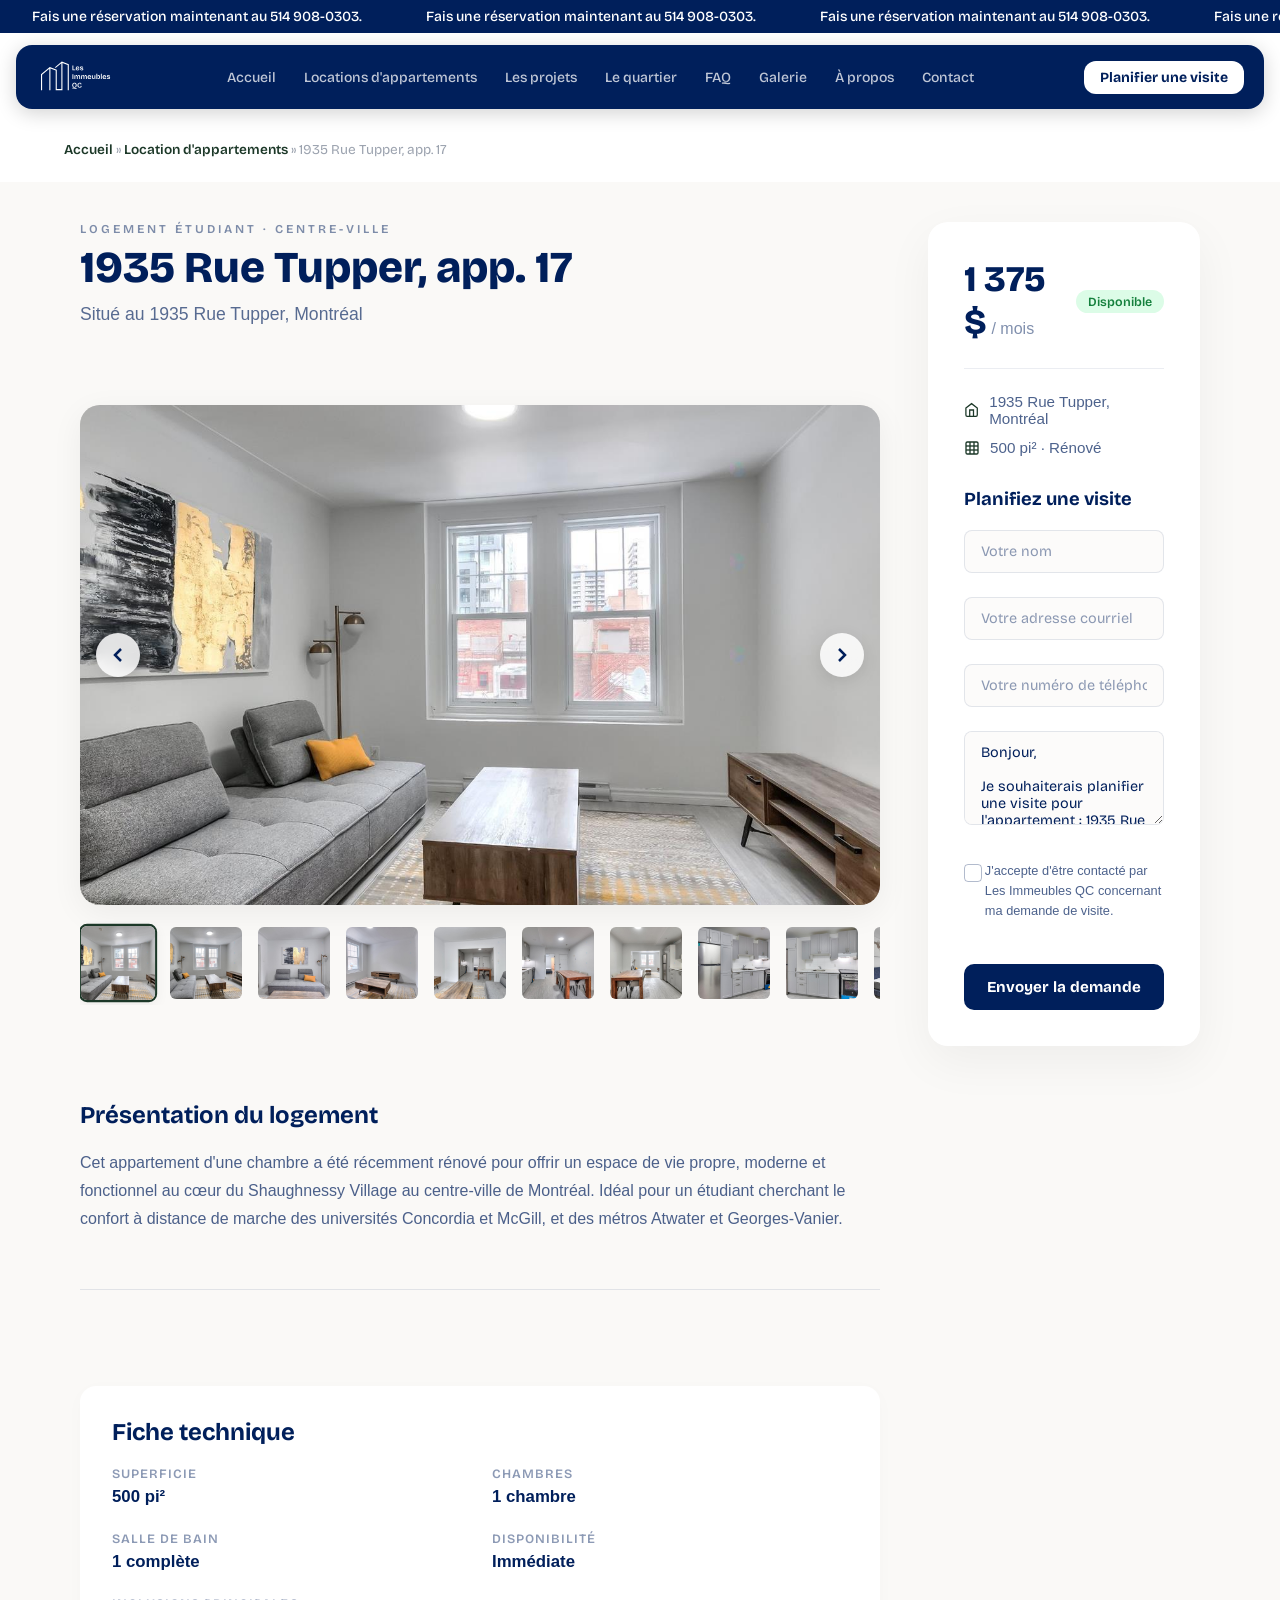
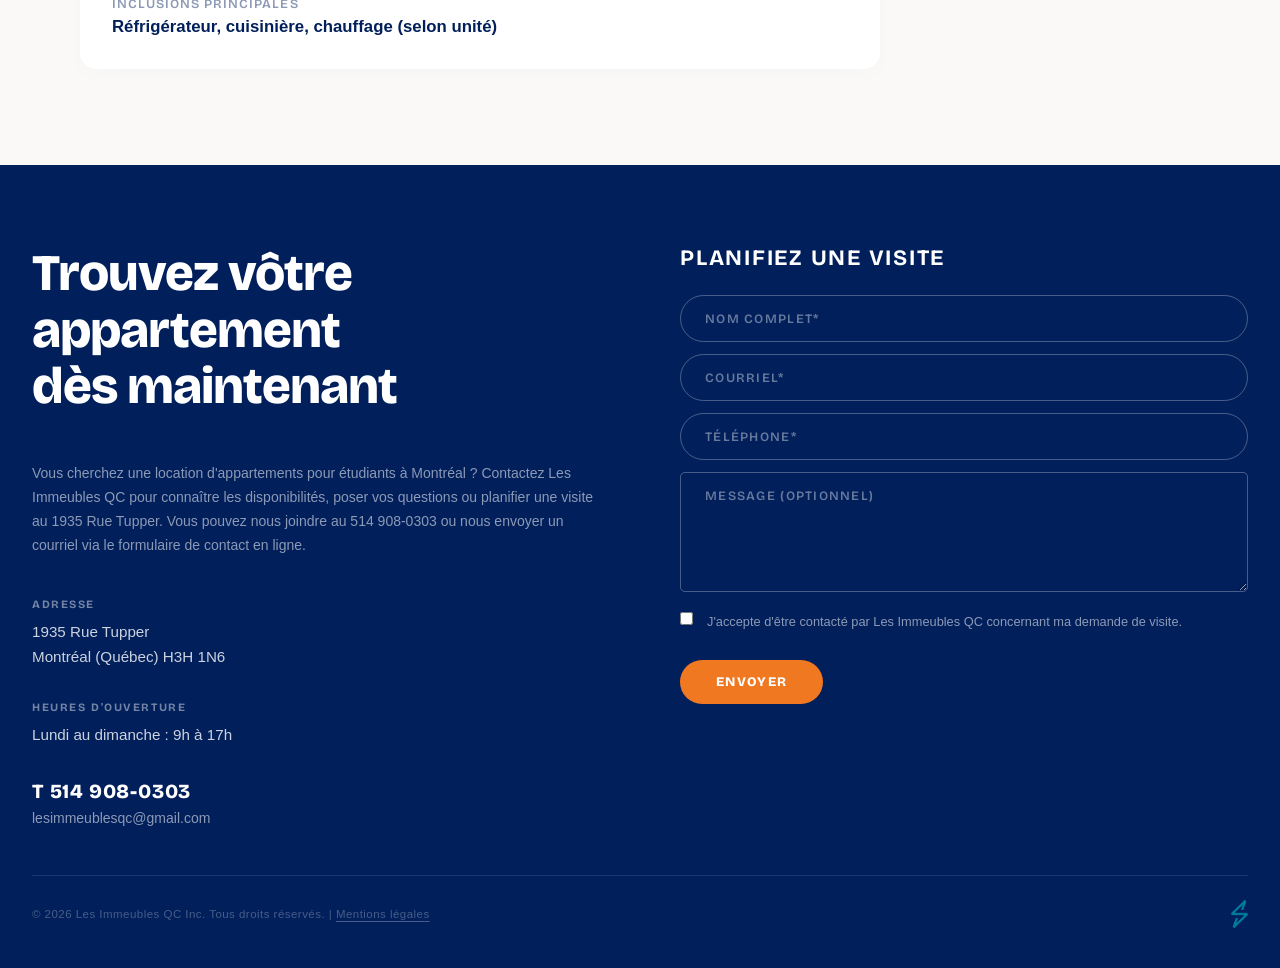
==== commit 240d31c7: "refactor: replace placeholder-based navigation and footer with hardcoded components and improve JS n" ====
--- a/1935-rue-tupper-17.html
+++ b/1935-rue-tupper-17.html
@@ -11,7 +11,41 @@
 </head>
 <body>
 
-  <div id="navbar-placeholder"></div>
+  <div id="navbar-placeholder">
+    <div class="marquee-banner">
+      <div class="marquee-track" id="marquee-track"></div>
+    </div>
+
+    <div class="navbar-wrap" id="navbar">
+      <div class="navbar-card">
+
+        <div class="navbar-top">
+          <a href="index.html" class="logo">
+            <img class="logo-img" src="assets/Logo_blanc_nav.svg" alt="Les Immeubles QC" />
+          </a>
+
+          <nav class="nav-links" id="nav-links"></nav>
+
+          <a href="index.html#footer" class="nav-cta">Planifier une visite</a>
+
+          <button class="hamburger" id="hamburger" aria-label="Menu">
+            <span></span><span></span><span></span>
+          </button>
+        </div>
+
+        <div class="dropdown-panel" id="dropdown-panel">
+          <div class="dropdown-inner" id="dropdown-inner"></div>
+        </div>
+
+      </div>
+
+      <div class="mobile-menu" id="mobile-menu">
+        <div class="mobile-menu-inner" id="mobile-menu-inner"></div>
+      </div>
+
+    </div>
+  </div>
+
 
   <!-- ── Breadcrumbs ── -->
   <div class="site-breadcrumbs" style="background: #ffffff; padding-top: 24px; padding-bottom: 24px;">
@@ -206,7 +240,7 @@
   
   .apt-detail-title {
     font-family: var(--font);
-    font-size: 2.75rem;
+    font-size: clamp(1.75rem, 4vw, 2.75rem);
     font-weight: 800;
     color: var(--navy);
     line-height: 1.1;
@@ -272,8 +306,8 @@
     transform: translateY(-50%) scale(1.05);
   }
   
-  .apt-main-nav.prev { left: 16px; }
-  .apt-main-nav.next { right: 16px; }
+  .apt-main-nav.prev { left: 1rem; }
+  .apt-main-nav.next { right: 1rem; }
   
   /* Thumbs Area */
   .apt-showcase-thumbs-outer {
@@ -451,22 +485,22 @@
   .apt-sidebar-divider {
     height: 1px;
     background: rgba(0, 31, 91, 0.08);
-    margin: 24px 0;
-  }
-  
+    margin: 1.5rem 0;
+  }
+
   .apt-sidebar-details {
     list-style: none;
     padding: 0;
-    margin: 0 0 32px 0;
+    margin: 0 0 2rem 0;
     display: flex;
     flex-direction: column;
-    gap: 12px;
-  }
-  
+    gap: 0.75rem;
+  }
+
   .apt-sidebar-details li {
     display: flex;
     align-items: center;
-    gap: 10px;
+    gap: 0.625rem;
     font-size: 0.95rem;
     color: rgba(0, 31, 91, 0.7);
     font-weight: 500;
@@ -593,6 +627,60 @@
   
   .apt-sidebar-form-wrap input[type="submit"]:active {
     transform: scale(.97);
+  }
+
+  /* ── Responsive ── */
+  @media (max-width: 1023px) {
+    .single-apt-container {
+      padding: 1.5rem 1.25rem 4rem;
+    }
+    .single-apt-grid {
+      gap: 2rem;
+      grid-template-areas:
+        "header"
+        "sidebar"
+        "showcase"
+        "description"
+        "specs";
+    }
+    .apt-detail-header   { margin-bottom: 0; }
+    .apt-showcase        { max-width: 100%; margin-bottom: 0; }
+    .apt-rich-description { margin-bottom: 2rem; }
+    .single-apt-right    { grid-area: sidebar; }
+  }
+
+  @media (max-width: 767px) {
+    .single-apt-container {
+      padding: 0.75rem 1rem 3rem;
+    }
+    .single-apt-grid {
+      gap: 1.25rem;
+    }
+    .apt-sidebar-card {
+      padding: 1.25rem;
+    }
+    .apt-sidebar-price {
+      font-size: 1.75rem;
+    }
+    .apt-specs-grid {
+      grid-template-columns: 1fr;
+      gap: 1rem;
+    }
+    .apt-section-title {
+      font-size: 1.25rem;
+      margin-bottom: 1rem;
+    }
+    .apt-showcase-main-wrap {
+      border-radius: 0.75rem;
+    }
+    .apt-showcase-thumb {
+      width: 3.5rem;
+      height: 3.5rem;
+    }
+    .apt-main-nav {
+      width: 2.5rem;
+      height: 2.5rem;
+    }
   }
   </style>
   
@@ -661,7 +749,58 @@
   });
   </script>
 
-  <div id="footer-placeholder"></div>
+  <div id="footer-placeholder">
+    <footer class="footer-section" id="footer">
+      <div class="footer-inner">
+
+        <div class="footer-left">
+          <h2 class="footer-heading">Trouvez vôtre<br>appartement<br>dès maintenant</h2>
+          <p class="footer-desc">Vous cherchez une location d'appartements pour étudiants à Montréal ? Contactez Les Immeubles QC pour connaître les disponibilités, poser vos questions ou planifier une visite au 1935 Rue Tupper. Vous pouvez nous joindre au 514 908-0303 ou nous envoyer un courriel via le formulaire de contact en ligne.</p>
+          <div class="footer-info-blocks">
+
+            <div class="footer-info-block">
+              <p class="footer-info-label">Adresse</p>
+              <p class="footer-info-val">1935 Rue Tupper<br>Montréal (Québec) H3H 1N6</p>
+            </div>
+
+            <div class="footer-info-block">
+              <p class="footer-info-label">Heures d'ouverture</p>
+              <p class="footer-info-val">Lundi au dimanche : 9h à 17h</p>
+            </div>
+
+            <div class="footer-info-block">
+              <a href="tel:5149080303" class="footer-phone">T 514 908-0303</a>
+              <a href="mailto:lesimmeublesqc@gmail.com" class="footer-email">lesimmeublesqc@gmail.com</a>
+            </div>
+
+          </div>
+        </div>
+
+        <div class="footer-right">
+          <h3 class="footer-form-heading">Planifiez une visite</h3>
+          <form class="footer-form" id="footer-form">
+            <input class="footer-input" type="text" placeholder="NOM COMPLET*" required />
+            <input class="footer-input" type="email" placeholder="COURRIEL*" required />
+            <input class="footer-input" type="tel" placeholder="TÉLÉPHONE*" required />
+            <textarea class="footer-input" placeholder="MESSAGE (OPTIONNEL)"></textarea>
+            <label class="footer-checkbox-label">
+              <input class="footer-checkbox" type="checkbox" required />
+              <span>J'accepte d'être contacté par Les Immeubles QC concernant ma demande de visite.</span>
+            </label>
+            <button class="footer-submit" type="submit">Envoyer</button>
+            <p class="footer-success" id="footer-success">Merci ! Nous vous contacterons sous peu.</p>
+          </form>
+        </div>
+
+      </div>
+
+      <div class="footer-bottom">
+        <p>© 2026 Les Immeubles QC Inc. Tous droits réservés. | <a href="mentions-legales.html" class="footer-legal-link">Mentions légales</a></p>
+        <img src="assets/Shorkut_symbole_RGB.webp" alt="Shortkut" class="footer-shortkut-logo" />
+      </div>
+    </footer>
+  </div>
+
   <script src="main.js"></script>
 
 </body>
--- a/style.css
+++ b/style.css
@@ -1393,6 +1393,19 @@
   .footer-phone   { font-size: 1.1rem; }
   .footer-input   { padding: 13px 20px; }
   .footer-submit  { padding: 13px 28px; }
+
+  /* Search bar */
+  .search-bar-container { padding: 20px 16px; border-radius: 16px; }
+  .search-input-field   { font-size: 1rem; padding: 14px 14px 14px 48px; }
+  .search-filters-grid  { gap: 16px; }
+  .search-submit-btn    { padding: 14px 24px; font-size: 0.9rem; }
+
+  /* Listings grid */
+  .rentals-grid-container { margin-top: 1rem; }
+  .rental-card-img-wrap   { height: 200px; }
+  .rental-card-content    { padding: 16px; gap: 12px; }
+  .rental-card-price      { font-size: 1.25rem; }
+  .rental-card-title      { font-size: 1rem; }
 }
 
 /* ── Homepage Search Bar ── */
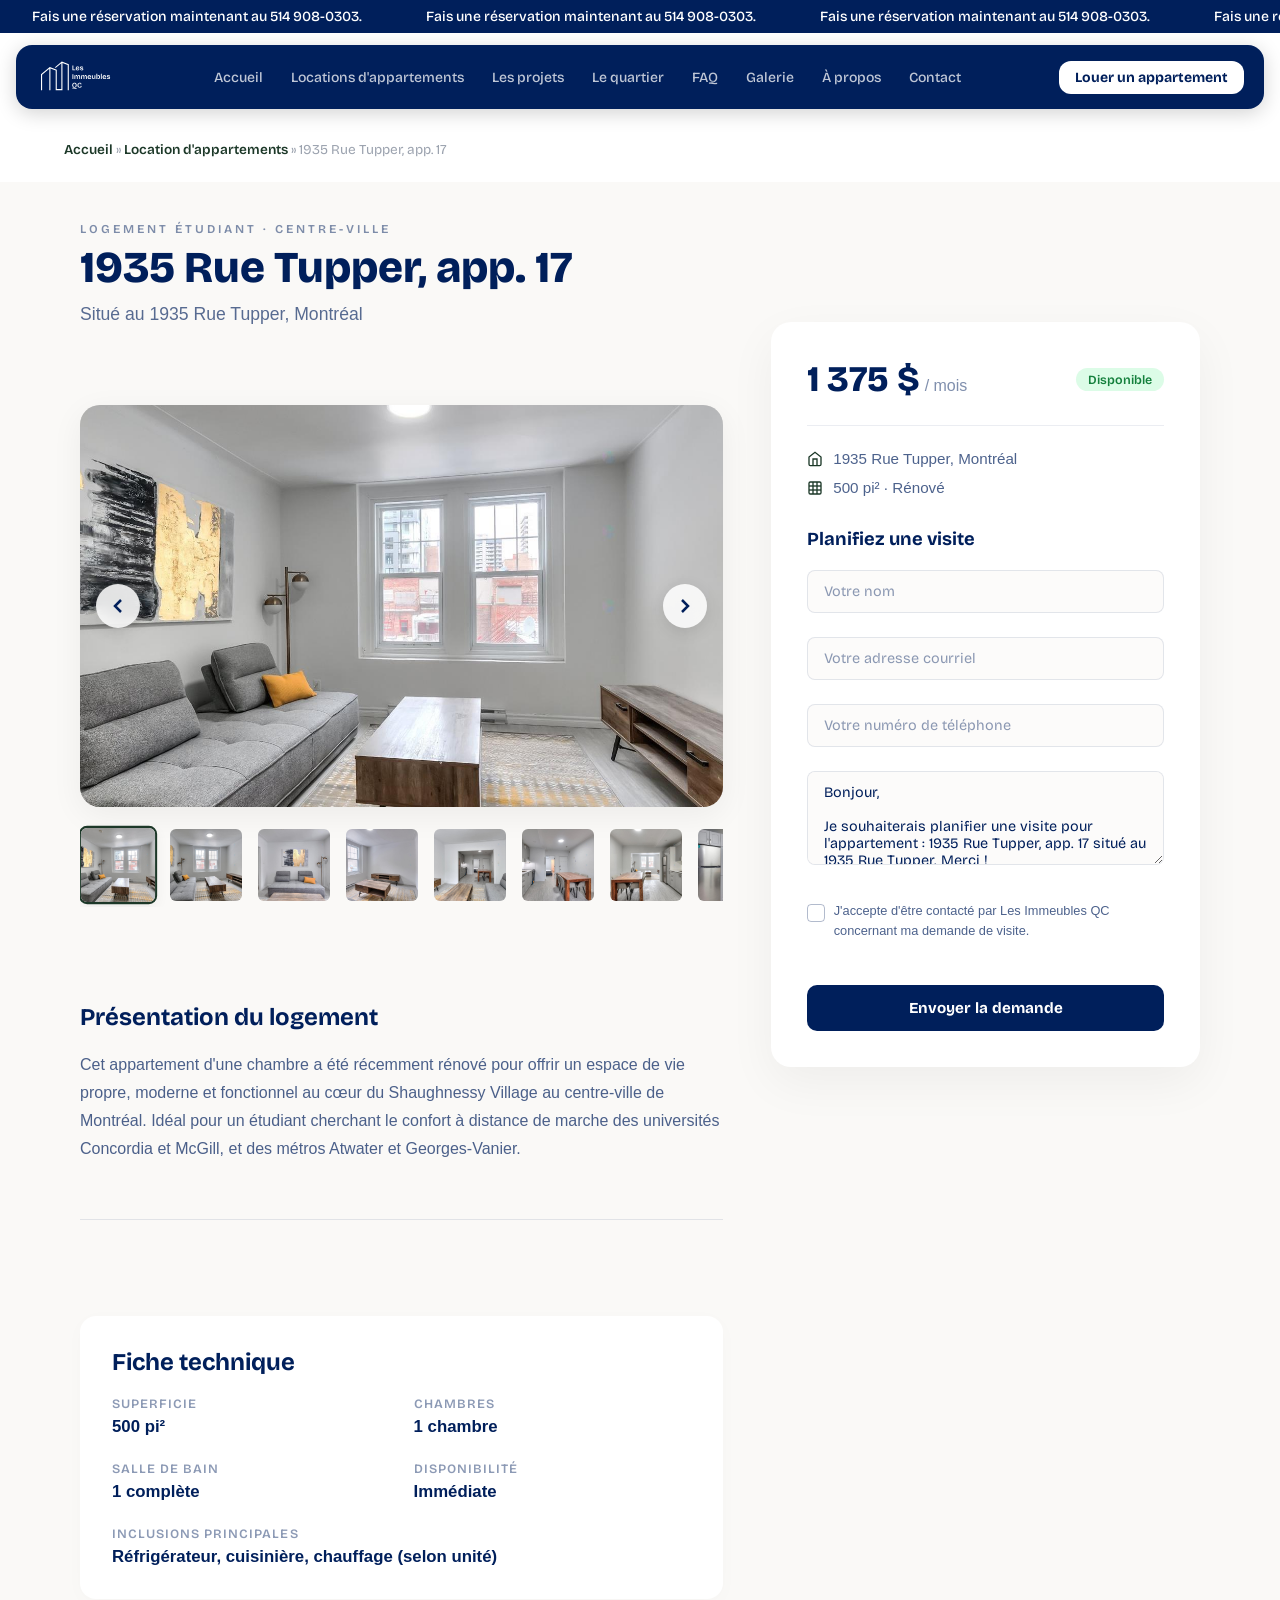
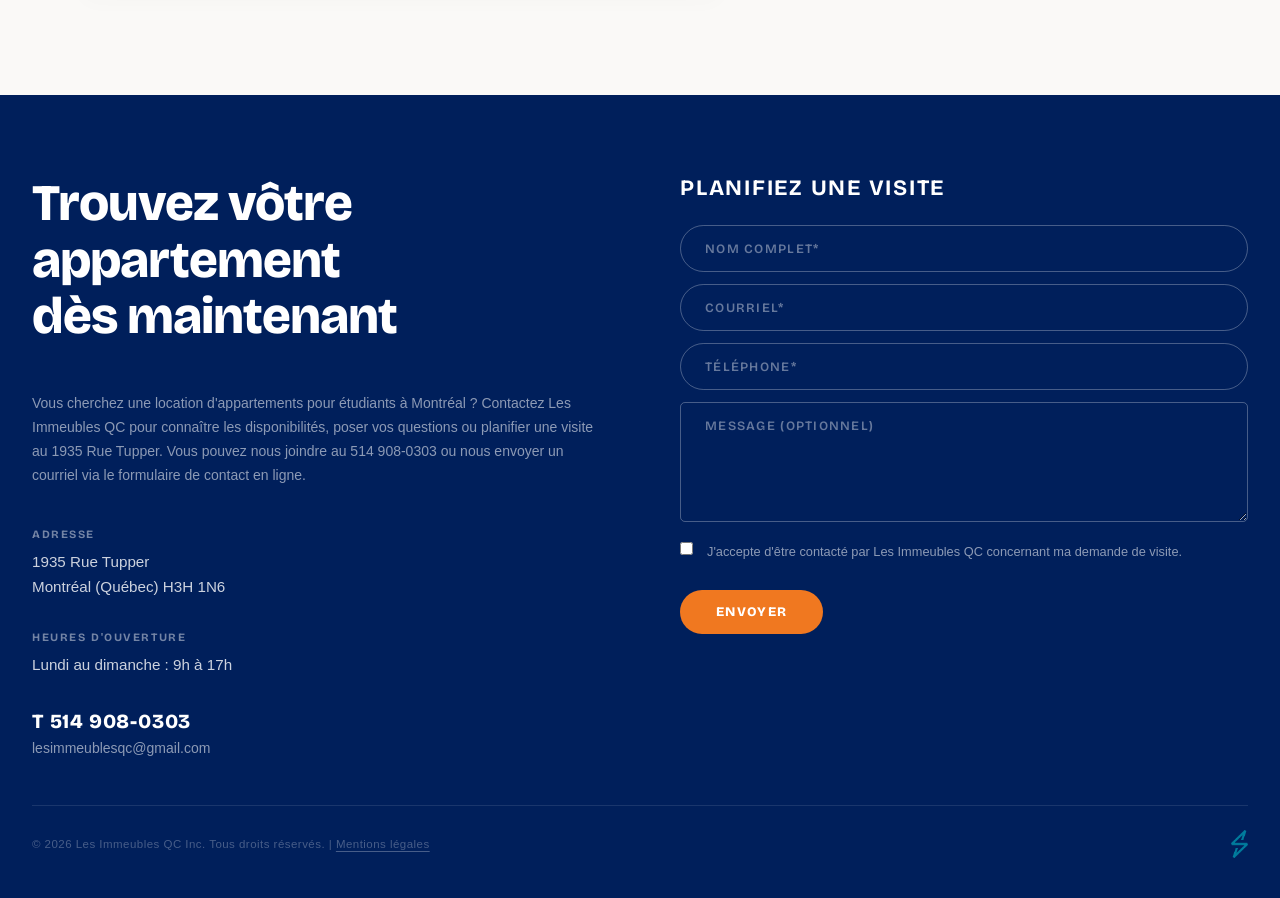
==== commit 18faf78a: "refactor: update navigation CTA, delete obsolete taxonomy plan, and add theme audit documentation wi" ====
--- a/1935-rue-tupper-17.html
+++ b/1935-rue-tupper-17.html
@@ -26,7 +26,7 @@
 
           <nav class="nav-links" id="nav-links"></nav>
 
-          <a href="index.html#footer" class="nav-cta">Planifier une visite</a>
+          <a href="location-appartements-etudiants-montreal.html" class="nav-cta">Louer un appartement</a>
 
           <button class="hamburger" id="hamburger" aria-label="Menu">
             <span></span><span></span><span></span>
@@ -199,8 +199,9 @@
     background: #faf9f7;
     padding: 2.5rem 1.5rem 6rem;
     min-height: 100vh;
-  }
-  
+    overflow-x: hidden;
+  }
+
   .single-apt-grid {
     max-width: 70rem;
     margin: 0 auto;
@@ -209,10 +210,15 @@
     gap: 3rem;
     align-items: start;
   }
+
+  .single-apt-grid > * {
+    min-width: 0;
+    max-width: 100%;
+  }
   
   @media (min-width: 1024px) {
     .single-apt-grid {
-      grid-template-columns: 60fr 40fr;
+      grid-template-columns: minmax(0, 60fr) minmax(0, 40fr);
       gap: 3rem;
       grid-template-areas:
         "header sidebar"
